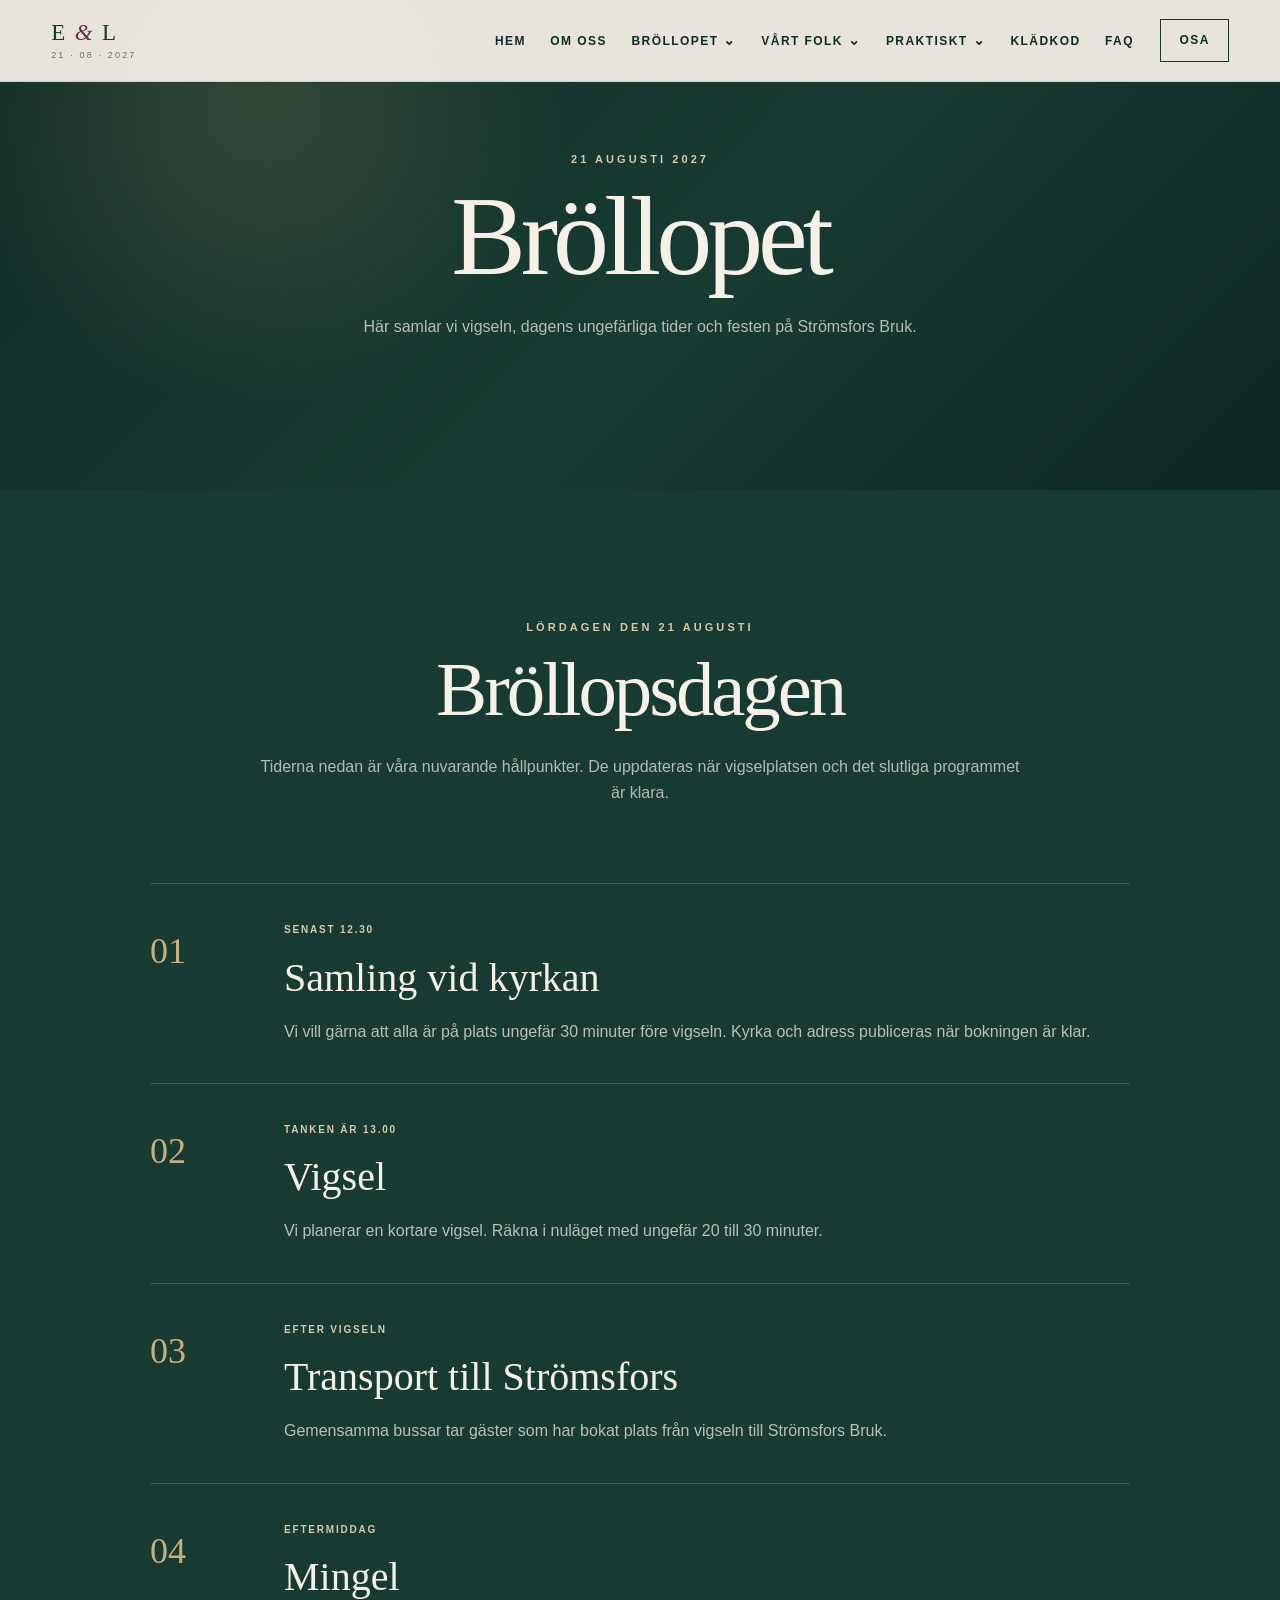
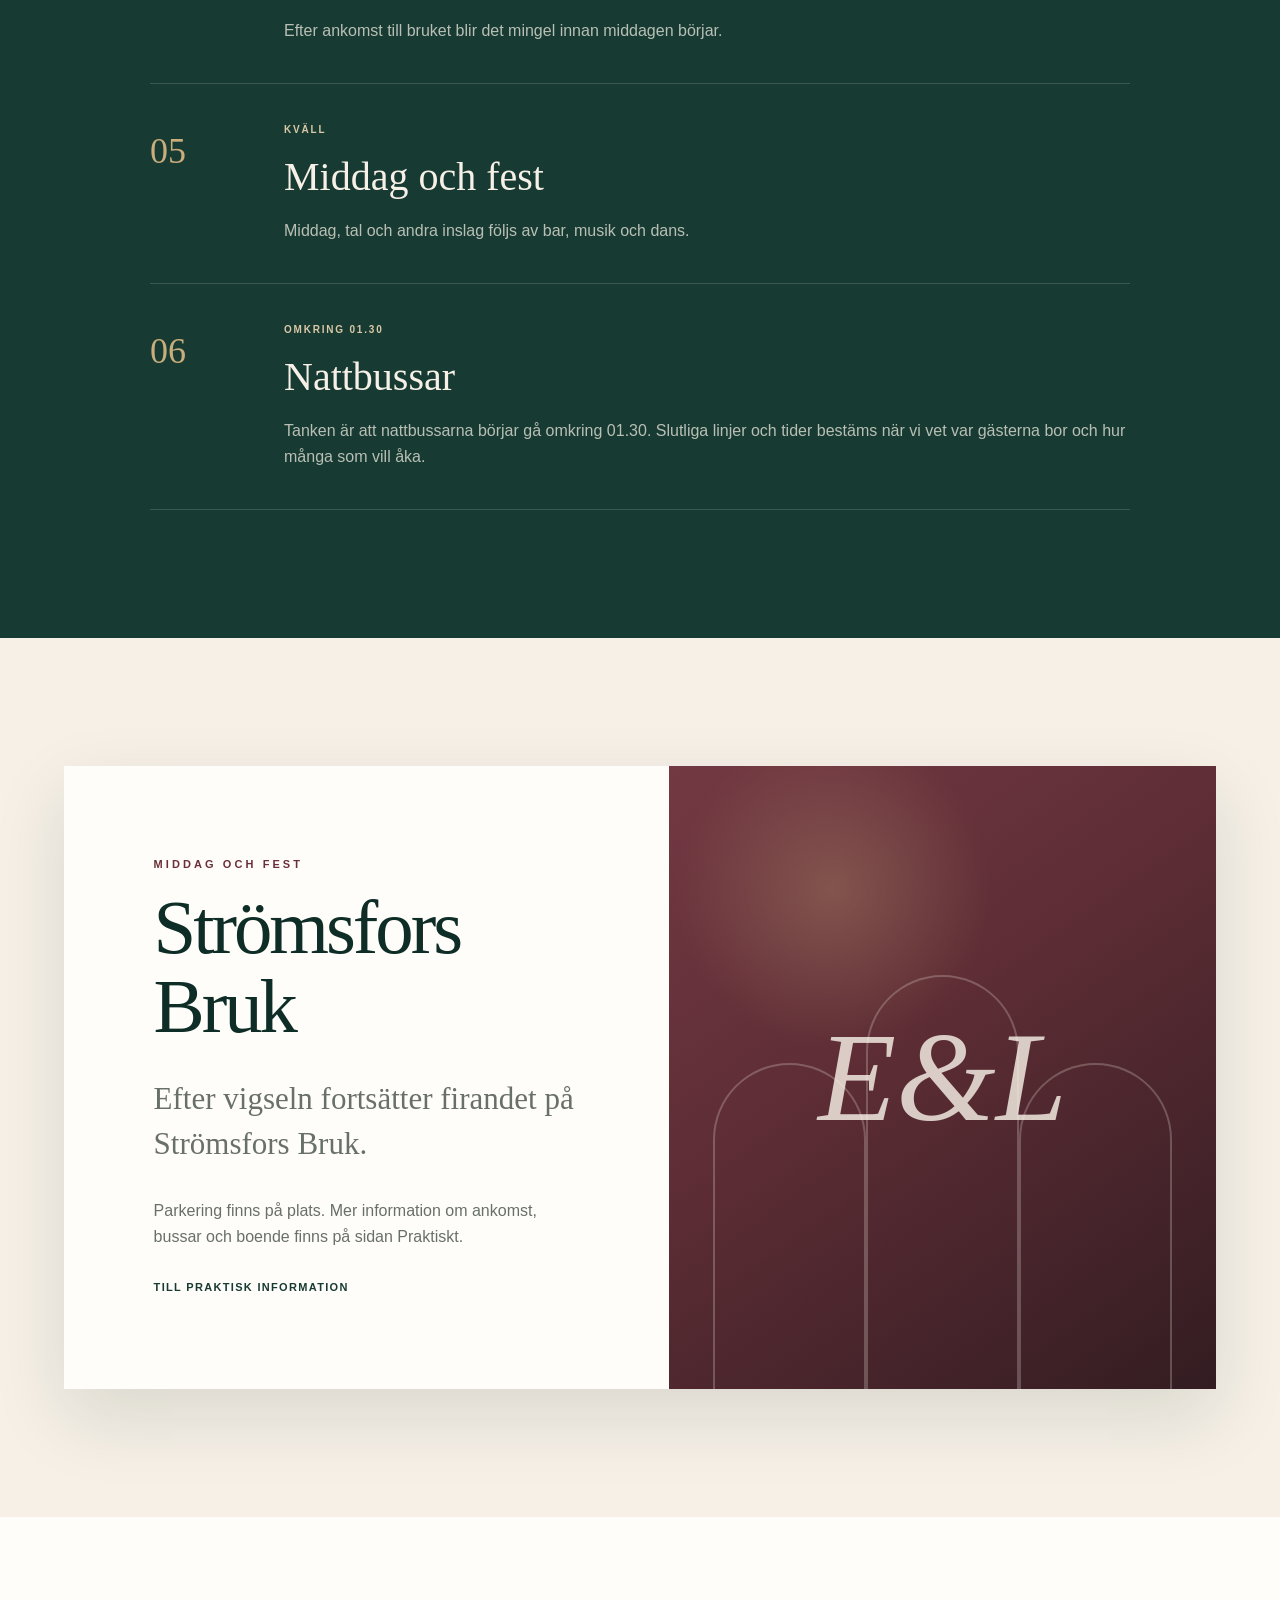
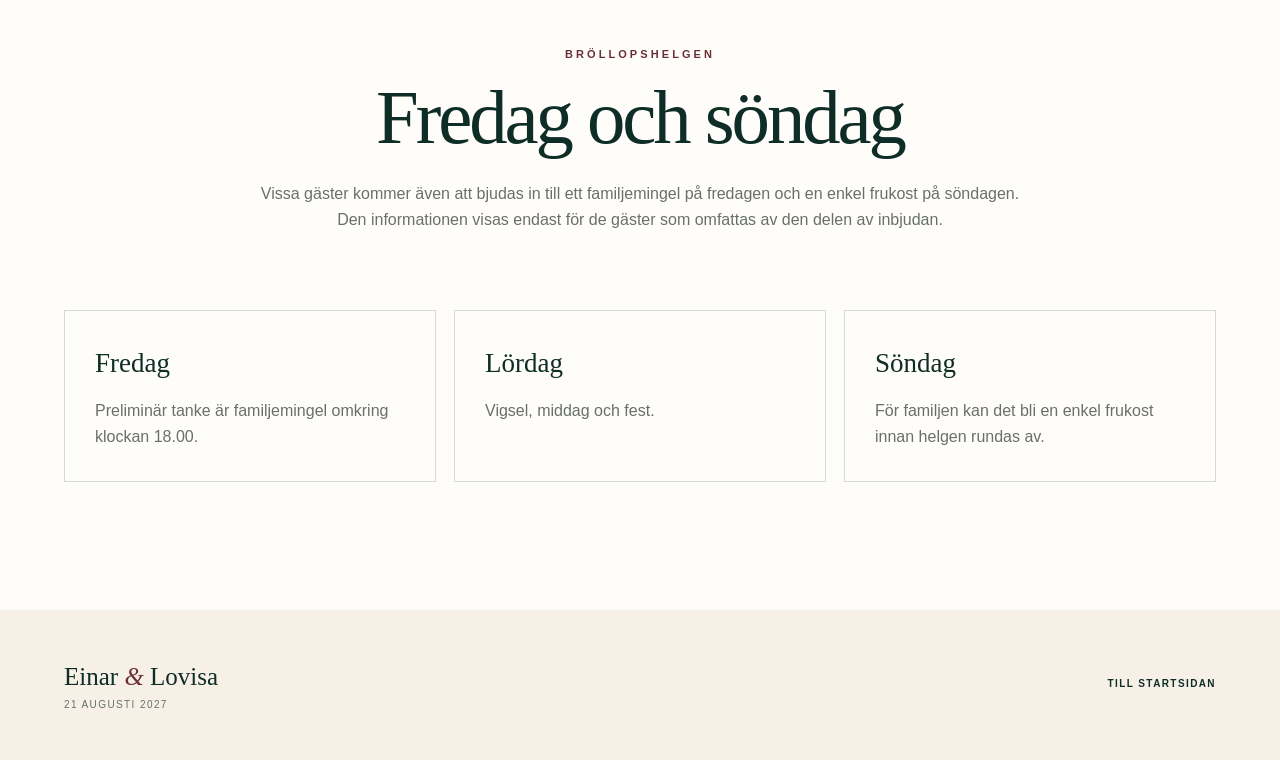
==== brollopet.html @ cebf016e "Add dedicated wedding day page" ====
<!doctype html>
<html lang="sv">
<head>
  <meta charset="utf-8">
  <meta name="viewport" content="width=device-width, initial-scale=1">
  <meta name="description" content="Information om Einar och Lovisas bröllopsdag den 21 augusti 2027.">
  <meta name="theme-color" content="#173b32">
  <title>Bröllopet | Einar & Lovisa</title>
  <link rel="stylesheet" href="styles.css">
  <link rel="stylesheet" href="extras.css">
  <script src="script.js" defer></script>
</head>
<body class="subpage">
  <header class="site-header" id="top">
    <a class="brand" href="index.html" aria-label="Einar och Lovisa, startsida"><span class="brand-mark">E <i>&</i> L</span><span class="brand-date">21 · 08 · 2027</span></a>
    <nav class="main-nav" aria-label="Huvudmeny">
      <a class="nav-link" href="index.html">Hem</a>
      <a class="nav-link" href="om-oss.html">Om oss</a>
      <div class="nav-item has-dropdown">
        <button class="nav-link nav-button active" type="button" aria-expanded="false">Bröllopet <span class="chevron" aria-hidden="true">⌄</span></button>
        <div class="dropdown" role="menu">
          <a href="brollopet.html" role="menuitem">Bröllopsdagen</a>
          <a href="#vigsel" role="menuitem">Vigseln</a>
          <a href="#fest" role="menuitem">Middag och fest</a>
        </div>
      </div>
      <div class="nav-item has-dropdown">
        <button class="nav-link nav-button" type="button" aria-expanded="false">Vårt folk <span class="chevron" aria-hidden="true">⌄</span></button>
        <div class="dropdown" role="menu"><a href="vart-folk.html" role="menuitem">Toastteamet</a><a href="tal-spex.html" role="menuitem">Tal och spex</a></div>
      </div>
      <div class="nav-item has-dropdown">
        <button class="nav-link nav-button" type="button" aria-expanded="false">Praktiskt <span class="chevron" aria-hidden="true">⌄</span></button>
        <div class="dropdown" role="menu"><a href="praktiskt.html#transport" role="menuitem">Transport</a><a href="praktiskt.html#boende" role="menuitem">Boende</a><a href="praktiskt.html#parkering" role="menuitem">Parkering</a><a href="praktiskt.html#resa" role="menuitem">Resa hit</a></div>
      </div>
      <a class="nav-link" href="kladkod.html">Klädkod</a>
      <a class="nav-link" href="faq.html">FAQ</a>
      <a class="nav-link nav-osa" href="osa.html">OSA</a>
    </nav>
  </header>

  <main>
    <section class="page-hero">
      <p class="eyebrow light">21 augusti 2027</p>
      <h1>Bröllopet</h1>
      <p>Här samlar vi vigseln, dagens ungefärliga tider och festen på Strömsfors Bruk.</p>
    </section>

    <section class="section section-green" id="dagen">
      <div class="section-heading reveal">
        <p class="eyebrow light">Lördagen den 21 augusti</p>
        <h2>Bröllopsdagen</h2>
        <p>Tiderna nedan är våra nuvarande hållpunkter. De uppdateras när vigselplatsen och det slutliga programmet är klara.</p>
      </div>
      <div class="timeline">
        <article class="timeline-item reveal" id="vigsel">
          <span class="timeline-number">01</span>
          <div><p class="timeline-time">Senast 12.30</p><h3>Samling vid kyrkan</h3><p>Vi vill gärna att alla är på plats ungefär 30 minuter före vigseln. Kyrka och adress publiceras när bokningen är klar.</p></div>
        </article>
        <article class="timeline-item reveal">
          <span class="timeline-number">02</span>
          <div><p class="timeline-time">Tanken är 13.00</p><h3>Vigsel</h3><p>Vi planerar en kortare vigsel. Räkna i nuläget med ungefär 20 till 30 minuter.</p></div>
        </article>
        <article class="timeline-item reveal">
          <span class="timeline-number">03</span>
          <div><p class="timeline-time">Efter vigseln</p><h3>Transport till Strömsfors</h3><p>Gemensamma bussar tar gäster som har bokat plats från vigseln till Strömsfors Bruk.</p></div>
        </article>
        <article class="timeline-item reveal">
          <span class="timeline-number">04</span>
          <div><p class="timeline-time">Eftermiddag</p><h3>Mingel</h3><p>Efter ankomst till bruket blir det mingel innan middagen börjar.</p></div>
        </article>
        <article class="timeline-item reveal" id="fest">
          <span class="timeline-number">05</span>
          <div><p class="timeline-time">Kväll</p><h3>Middag och fest</h3><p>Middag, tal och andra inslag följs av bar, musik och dans.</p></div>
        </article>
        <article class="timeline-item reveal">
          <span class="timeline-number">06</span>
          <div><p class="timeline-time">Omkring 01.30</p><h3>Nattbussar</h3><p>Tanken är att nattbussarna börjar gå omkring 01.30. Slutliga linjer och tider bestäms när vi vet var gästerna bor och hur många som vill åka.</p></div>
        </article>
      </div>
    </section>

    <section class="section location-section">
      <div class="location-panel reveal">
        <div class="location-copy">
          <p class="eyebrow">Middag och fest</p>
          <h2>Strömsfors Bruk</h2>
          <p class="lead">Efter vigseln fortsätter firandet på Strömsfors Bruk.</p>
          <p>Parkering finns på plats. Mer information om ankomst, bussar och boende finns på sidan Praktiskt.</p>
          <a class="text-link" href="praktiskt.html">Till praktisk information</a>
        </div>
        <div class="location-art" aria-hidden="true"><span class="arch arch-one"></span><span class="arch arch-two"></span><span class="arch arch-three"></span><span class="location-monogram">E&amp;L</span></div>
      </div>
    </section>

    <section class="section">
      <div class="section-heading reveal">
        <p class="eyebrow">Bröllopshelgen</p>
        <h2>Fredag och söndag</h2>
        <p>Vissa gäster kommer även att bjudas in till ett familjemingel på fredagen och en enkel frukost på söndagen. Den informationen visas endast för de gäster som omfattas av den delen av inbjudan.</p>
      </div>
      <div class="mini-grid">
        <article class="mini-card reveal"><h3>Fredag</h3><p>Preliminär tanke är familjemingel omkring klockan 18.00.</p></article>
        <article class="mini-card reveal"><h3>Lördag</h3><p>Vigsel, middag och fest.</p></article>
        <article class="mini-card reveal"><h3>Söndag</h3><p>För familjen kan det bli en enkel frukost innan helgen rundas av.</p></article>
      </div>
    </section>
  </main>

  <footer class="site-footer"><div><strong>Einar <i>&</i> Lovisa</strong><span>21 augusti 2027</span></div><a href="index.html">Till startsidan</a></footer>
</body>
</html>
---- styles.css ----
:root {
  --green-950: #0f2d27;
  --green-900: #173b32;
  --green-800: #21493e;
  --green-700: #315c4f;
  --cream: #f6f0e7;
  --cream-2: #eee5d8;
  --warm: #e8ddcc;
  --paper: #fffdf9;
  --ink: #1b211e;
  --muted: #687069;
  --wine: #6b2f37;
  --gold: #b69a6a;
  --border: rgba(23, 59, 50, .18);
  --shadow: 0 28px 70px rgba(20, 38, 32, .12);
  --serif: Georgia, 'Times New Roman', serif;
  --sans: Arial, Helvetica, sans-serif;
  --max: 1180px;
}

* { box-sizing: border-box; }
html { scroll-behavior: smooth; scroll-padding-top: 96px; }
body {
  margin: 0;
  background: var(--paper);
  color: var(--ink);
  font-family: var(--sans);
  line-height: 1.65;
  -webkit-font-smoothing: antialiased;
}

a { color: inherit; }
img { max-width: 100%; display: block; }
button, input, select, textarea { font: inherit; }

.skip-link {
  position: fixed;
  top: 8px;
  left: 8px;
  z-index: 9999;
  transform: translateY(-150%);
  background: white;
  padding: 10px 14px;
  border-radius: 4px;
}
.skip-link:focus { transform: translateY(0); }

.site-header {
  position: fixed;
  top: 0;
  left: 0;
  right: 0;
  z-index: 1000;
  height: 82px;
  display: flex;
  align-items: center;
  justify-content: space-between;
  gap: 28px;
  padding: 0 clamp(22px, 4vw, 68px);
  background: rgba(246, 240, 231, .94);
  border-bottom: 1px solid rgba(23, 59, 50, .12);
  backdrop-filter: blur(16px);
}

.brand {
  display: inline-flex;
  flex-direction: column;
  text-decoration: none;
  line-height: 1;
  white-space: nowrap;
}
.brand-mark {
  font-family: var(--serif);
  font-size: 23px;
  letter-spacing: .08em;
  color: var(--green-900);
}
.brand-mark i,
.site-footer i { font-weight: 400; color: var(--wine); }
.brand-date {
  margin-top: 7px;
  font-size: 9px;
  letter-spacing: .24em;
  text-transform: uppercase;
  color: var(--muted);
}

.main-nav {
  display: flex;
  align-items: center;
  justify-content: flex-end;
  gap: clamp(10px, 1.6vw, 26px);
  white-space: nowrap;
}
.nav-item { position: relative; }
.nav-link {
  position: relative;
  display: inline-flex;
  align-items: center;
  gap: 5px;
  border: 0;
  background: none;
  color: var(--green-950);
  text-decoration: none;
  font-size: 12px;
  font-weight: 700;
  letter-spacing: .12em;
  text-transform: uppercase;
  cursor: pointer;
  padding: 31px 2px 28px;
}
.nav-link::after {
  content: '';
  position: absolute;
  left: 0;
  right: 0;
  bottom: 21px;
  height: 1px;
  background: var(--wine);
  transform: scaleX(0);
  transform-origin: left;
  transition: transform .22s ease;
}
.nav-link:hover::after,
.nav-link:focus-visible::after { transform: scaleX(1); }
.nav-osa {
  margin-left: 4px;
  padding: 11px 18px;
  border: 1px solid var(--green-900);
}
.nav-osa::after { display: none; }
.nav-osa:hover,
.nav-osa:focus-visible { background: var(--green-900); color: white; }
.chevron { font-size: 14px; transform: translateY(-1px); }

.dropdown {
  position: absolute;
  top: calc(100% - 7px);
  left: 50%;
  min-width: 220px;
  padding: 9px;
  background: var(--paper);
  border: 1px solid var(--border);
  box-shadow: 0 18px 45px rgba(17, 42, 35, .15);
  opacity: 0;
  visibility: hidden;
  transform: translate(-50%, 8px);
  transition: opacity .18s ease, transform .18s ease, visibility .18s;
}
.dropdown::before {
  content: '';
  position: absolute;
  top: -8px;
  left: 0;
  right: 0;
  height: 8px;
}
.dropdown a {
  display: block;
  padding: 11px 13px;
  color: var(--green-950);
  text-decoration: none;
  font-family: var(--serif);
  font-size: 17px;
  border-bottom: 1px solid rgba(23, 59, 50, .08);
}
.dropdown a:last-child { border-bottom: 0; }
.dropdown a:hover,
.dropdown a:focus-visible { background: var(--cream); color: var(--wine); }
.has-dropdown:hover .dropdown,
.has-dropdown:focus-within .dropdown,
.has-dropdown.open .dropdown {
  opacity: 1;
  visibility: visible;
  transform: translate(-50%, 0);
}

.hero {
  position: relative;
  min-height: 100svh;
  display: grid;
  place-items: center;
  padding: 130px 24px 90px;
  overflow: hidden;
  color: var(--cream);
  background:
    radial-gradient(circle at 18% 20%, rgba(182,154,106,.18), transparent 28%),
    radial-gradient(circle at 82% 72%, rgba(107,47,55,.26), transparent 30%),
    linear-gradient(135deg, #102d27 0%, #173b32 48%, #0c2722 100%);
}
.hero-pattern {
  position: absolute;
  inset: 0;
  opacity: .18;
  background-image:
    linear-gradient(90deg, transparent 49.6%, rgba(255,255,255,.18) 49.8%, rgba(255,255,255,.18) 50.2%, transparent 50.4%),
    linear-gradient(transparent 49.6%, rgba(255,255,255,.08) 49.8%, rgba(255,255,255,.08) 50.2%, transparent 50.4%);
  background-size: 180px 180px;
  mask-image: radial-gradient(circle at center, black 12%, transparent 72%);
}
.hero::before,
.hero::after {
  content: '';
  position: absolute;
  width: min(42vw, 560px);
  aspect-ratio: 1;
  border: 1px solid rgba(246, 240, 231, .12);
  border-radius: 50%;
}
.hero::before { left: -18vw; top: -12vw; }
.hero::after { right: -17vw; bottom: -20vw; }
.hero-content {
  position: relative;
  z-index: 2;
  width: min(940px, 100%);
  text-align: center;
}
.eyebrow {
  margin: 0 0 14px;
  color: var(--wine);
  font-size: 11px;
  font-weight: 700;
  letter-spacing: .28em;
  text-transform: uppercase;
}
.eyebrow.light { color: #d9c7a7; }
.hero h1 {
  margin: 0;
  font-family: var(--serif);
  font-size: clamp(58px, 10.2vw, 138px);
  font-weight: 400;
  line-height: .93;
  letter-spacing: -.055em;
}
.hero h1 span {
  display: inline-block;
  color: #d6b985;
  font-style: italic;
  font-size: .62em;
  transform: translateY(-.08em);
}
.hero-rule {
  width: 72px;
  height: 1px;
  margin: 34px auto 24px;
  background: #c9ad7c;
}
.hero-date {
  margin: 0;
  font-family: var(--serif);
  font-size: clamp(24px, 3vw, 35px);
  letter-spacing: .03em;
}
.hero-place {
  margin: 8px 0 0;
  color: rgba(246,240,231,.76);
  font-size: 12px;
  letter-spacing: .18em;
  text-transform: uppercase;
}
.hero-actions {
  display: flex;
  justify-content: center;
  flex-wrap: wrap;
  gap: 12px;
  margin-top: 34px;
}
.button {
  display: inline-flex;
  align-items: center;
  justify-content: center;
  min-width: 150px;
  min-height: 48px;
  padding: 12px 22px;
  text-decoration: none;
  font-size: 11px;
  font-weight: 700;
  letter-spacing: .18em;
  text-transform: uppercase;
  transition: transform .2s ease, background .2s ease, color .2s ease, border-color .2s ease;
}
.button:hover { transform: translateY(-2px); }
.button-light { background: var(--cream); color: var(--green-950); border: 1px solid var(--cream); }
.button-light:hover { background: white; }
.button-ghost { border: 1px solid rgba(246,240,231,.55); color: var(--cream); }
.button-ghost:hover { border-color: var(--cream); background: rgba(255,255,255,.07); }
.scroll-cue {
  position: absolute;
  bottom: 28px;
  left: 50%;
  z-index: 2;
  transform: translateX(-50%);
  display: flex;
  flex-direction: column;
  align-items: center;
  gap: 8px;
  color: rgba(246,240,231,.62);
  text-decoration: none;
  font-size: 9px;
  letter-spacing: .22em;
  text-transform: uppercase;
}
.scroll-line { width: 1px; height: 30px; background: rgba(246,240,231,.42); }

.countdown-section {
  background: var(--cream);
  border-bottom: 1px solid var(--border);
}
.countdown {
  width: min(760px, 100%);
  margin: 0 auto;
  padding: 25px 22px;
  display: grid;
  grid-template-columns: repeat(4, 1fr);
}
.countdown div {
  text-align: center;
  border-right: 1px solid rgba(23,59,50,.15);
}
.countdown div:last-child { border-right: 0; }
.countdown strong {
  display: block;
  color: var(--green-900);
  font-family: var(--serif);
  font-size: clamp(26px, 4vw, 39px);
  font-weight: 400;
  line-height: 1;
}
.countdown span {
  display: block;
  margin-top: 8px;
  color: var(--muted);
  font-size: 9px;
  letter-spacing: .18em;
  text-transform: uppercase;
}

.section {
  padding: clamp(80px, 10vw, 145px) clamp(22px, 5vw, 72px);
}
.narrow { width: min(780px, 100%); margin: 0 auto; text-align: center; }
.intro { background: var(--paper); }
.intro h2,
.section-heading h2,
.location-copy h2,
.dress-layout h2,
.rsvp-banner h2 {
  margin: 0 0 24px;
  font-family: var(--serif);
  color: var(--green-950);
  font-size: clamp(42px, 6vw, 78px);
  font-weight: 400;
  line-height: 1.03;
  letter-spacing: -.04em;
}
.lead {
  font-family: var(--serif);
  font-size: clamp(21px, 2.6vw, 31px);
  line-height: 1.45;
}
.intro .lead { color: var(--green-900); }
.intro p:last-child { color: var(--muted); }
.section-heading {
  width: min(760px, 100%);
  margin: 0 auto clamp(48px, 6vw, 82px);
  text-align: center;
}
.section-heading > p:last-child { color: var(--muted); }

.section-green { background: var(--green-900); color: var(--cream); }
.section-green .section-heading h2 { color: var(--cream); }
.section-green .section-heading > p:last-child { color: rgba(246,240,231,.7); }
.timeline {
  width: min(980px, 100%);
  margin: 0 auto;
}
.timeline-item {
  display: grid;
  grid-template-columns: 100px 1fr;
  gap: 34px;
  padding: 38px 0;
  border-top: 1px solid rgba(246,240,231,.16);
}
.timeline-item:last-child { border-bottom: 1px solid rgba(246,240,231,.16); }
.timeline-number {
  font-family: var(--serif);
  font-size: 36px;
  color: #c9ad7c;
}
.timeline-time {
  margin: 0 0 6px;
  color: #d9c7a7;
  font-size: 10px;
  font-weight: 700;
  letter-spacing: .18em;
  text-transform: uppercase;
}
.timeline h3 {
  margin: 0 0 8px;
  font-family: var(--serif);
  font-size: clamp(27px, 3.6vw, 40px);
  font-weight: 400;
}
.timeline p:last-child { margin: 0; color: rgba(246,240,231,.73); }

.location-section { background: var(--cream); }
.location-panel {
  width: min(var(--max), 100%);
  margin: 0 auto;
  display: grid;
  grid-template-columns: 1.05fr .95fr;
  min-height: 560px;
  background: var(--paper);
  box-shadow: var(--shadow);
}
.location-copy { padding: clamp(45px, 7vw, 94px); align-self: center; }
.location-copy p:not(.eyebrow) { color: var(--muted); }
.location-copy .lead { color: var(--green-900); }
.text-link {
  display: inline-flex;
  gap: 8px;
  margin-top: 12px;
  color: var(--green-900);
  text-decoration: none;
  font-size: 11px;
  font-weight: 700;
  letter-spacing: .12em;
  text-transform: uppercase;
}
.text-link:hover { color: var(--wine); }
.location-art {
  position: relative;
  min-height: 420px;
  overflow: hidden;
  background:
    radial-gradient(circle at 30% 20%, rgba(214,185,133,.25), transparent 25%),
    linear-gradient(145deg, #733943 0%, #5e2d35 42%, #331d22 100%);
}
.arch {
  position: absolute;
  bottom: -35px;
  width: 28%;
  height: 58%;
  border: 2px solid rgba(246,240,231,.24);
  border-bottom: 0;
  border-radius: 130px 130px 0 0;
}
.arch-one { left: 8%; }
.arch-two { left: 36%; height: 72%; }
.arch-three { left: 64%; }
.location-monogram {
  position: absolute;
  inset: 0;
  display: grid;
  place-items: center;
  font-family: var(--serif);
  font-size: clamp(66px, 10vw, 128px);
  font-style: italic;
  color: rgba(246,240,231,.82);
}

.card-grid {
  width: min(var(--max), 100%);
  margin: 0 auto;
  display: grid;
  gap: 18px;
}
.card-grid.three { grid-template-columns: repeat(3, 1fr); }
.info-card {
  min-height: 300px;
  padding: 34px;
  border: 1px solid var(--border);
  background: var(--paper);
}
.card-number,
.stay-card > span {
  display: block;
  margin-bottom: 50px;
  color: var(--wine);
  font-family: var(--serif);
  font-size: 28px;
}
.info-card h3,
.stay-card h3,
.practical-card h3 {
  margin: 0 0 12px;
  color: var(--green-950);
  font-family: var(--serif);
  font-size: 28px;
  font-weight: 400;
}
.info-card p { margin: 0; color: var(--muted); }

.section-warm { background: var(--warm); }
.stay-grid {
  width: min(var(--max), 100%);
  margin: 0 auto;
  display: grid;
  grid-template-columns: repeat(3, 1fr);
  gap: 18px;
}
.stay-card {
  display: flex;
  flex-direction: column;
  min-height: 340px;
  padding: 34px;
  background: rgba(255,253,249,.7);
  border: 1px solid rgba(23,59,50,.12);
}
.stay-card p { color: var(--muted); }
.stay-card small {
  margin-top: auto;
  padding-top: 24px;
  color: var(--green-700);
  font-size: 10px;
  font-weight: 700;
  letter-spacing: .15em;
  text-transform: uppercase;
}

.dress-section { background: var(--paper); }
.dress-layout {
  width: min(1040px, 100%);
  margin: 0 auto;
  display: grid;
  grid-template-columns: .8fr 1.2fr;
  gap: clamp(50px, 9vw, 120px);
  align-items: start;
}
.dress-copy { padding-top: 10px; }
.status-pill {
  display: inline-block;
  margin: 0 0 20px;
  padding: 7px 11px;
  border: 1px solid rgba(107,47,55,.24);
  color: var(--wine);
  font-size: 9px;
  font-weight: 700;
  letter-spacing: .16em;
  text-transform: uppercase;
}
.dress-copy p:last-child { color: var(--muted); }

.section-dark { background: #15241f; color: var(--cream); }
.section-dark .section-heading h2 { color: var(--cream); }
.practical-grid {
  width: min(var(--max), 100%);
  margin: 0 auto;
  display: grid;
  grid-template-columns: repeat(3, 1fr);
  border-top: 1px solid rgba(246,240,231,.15);
  border-left: 1px solid rgba(246,240,231,.15);
}
.practical-card {
  min-height: 230px;
  padding: 34px;
  border-right: 1px solid rgba(246,240,231,.15);
  border-bottom: 1px solid rgba(246,240,231,.15);
}
.practical-card h3 { color: var(--cream); }
.practical-card p { margin: 0; color: rgba(246,240,231,.65); }

.faq-list { width: min(860px, 100%); margin: 0 auto; border-top: 1px solid var(--border); }
.faq-list details { border-bottom: 1px solid var(--border); }
.faq-list summary {
  position: relative;
  cursor: pointer;
  list-style: none;
  padding: 24px 48px 24px 0;
  color: var(--green-950);
  font-family: var(--serif);
  font-size: clamp(20px, 2.6vw, 27px);
}
.faq-list summary::-webkit-details-marker { display: none; }
.faq-list summary::after {
  content: '+';
  position: absolute;
  right: 4px;
  top: 50%;
  transform: translateY(-50%);
  color: var(--wine);
  font-family: var(--sans);
  font-size: 22px;
  font-weight: 300;
}
.faq-list details[open] summary::after { content: '–'; }
.faq-list details p {
  margin: -6px 0 24px;
  padding-right: 48px;
  color: var(--muted);
}

.rsvp-banner {
  padding: clamp(90px, 12vw, 160px) 24px;
  text-align: center;
  color: var(--cream);
  background:
    radial-gradient(circle at 20% 30%, rgba(182,154,106,.16), transparent 24%),
    linear-gradient(135deg, var(--wine), #44242a);
}
.rsvp-banner > div { width: min(700px, 100%); margin: 0 auto; }
.rsvp-banner h2 { color: var(--cream); }
.rsvp-banner p:not(.eyebrow) { color: rgba(246,240,231,.75); }
.rsvp-banner .button { margin-top: 20px; }

.site-footer {
  min-height: 150px;
  padding: 35px clamp(22px, 5vw, 72px);
  display: flex;
  align-items: center;
  justify-content: space-between;
  gap: 30px;
  background: var(--cream);
  color: var(--green-950);
}
.site-footer > div { display: flex; flex-direction: column; }
.site-footer strong { font-family: var(--serif); font-size: 25px; font-weight: 400; }
.site-footer span { color: var(--muted); font-size: 10px; letter-spacing: .14em; text-transform: uppercase; }
.site-footer > a { font-size: 10px; font-weight: 700; letter-spacing: .14em; text-transform: uppercase; text-decoration: none; }

/* OSA */
.osa-body { min-height: 100vh; background: var(--cream); }
.osa-header {
  min-height: 72px;
  padding: 18px clamp(22px, 5vw, 68px);
  display: flex;
  align-items: center;
  justify-content: space-between;
  border-bottom: 1px solid var(--border);
  background: rgba(246,240,231,.96);
}
.osa-header a { text-decoration: none; }
.osa-header .back-link { font-size: 10px; font-weight: 700; letter-spacing: .14em; text-transform: uppercase; }
.osa-main {
  min-height: calc(100vh - 72px);
  display: grid;
  place-items: center;
  padding: 70px 22px;
}
.osa-panel {
  width: min(720px, 100%);
  padding: clamp(42px, 7vw, 78px);
  background: var(--paper);
  box-shadow: var(--shadow);
  text-align: center;
}
.osa-panel .monogram {
  margin-bottom: 24px;
  color: var(--wine);
  font-family: var(--serif);
  font-size: 38px;
  font-style: italic;
}
.osa-panel h1 {
  margin: 0 0 18px;
  font-family: var(--serif);
  color: var(--green-950);
  font-size: clamp(44px, 7vw, 74px);
  font-weight: 400;
}
.osa-panel .lead { color: var(--green-900); }
.osa-panel p { color: var(--muted); }
.osa-status {
  display: inline-block;
  margin: 14px 0 24px;
  padding: 8px 12px;
  color: var(--wine);
  border: 1px solid rgba(107,47,55,.25);
  font-size: 9px;
  font-weight: 700;
  letter-spacing: .16em;
  text-transform: uppercase;
}
.osa-form { margin-top: 30px; text-align: left; }
.form-field { margin-bottom: 18px; }
.form-field label {
  display: block;
  margin-bottom: 7px;
  color: var(--green-950);
  font-size: 10px;
  font-weight: 700;
  letter-spacing: .12em;
  text-transform: uppercase;
}
.form-field input {
  width: 100%;
  min-height: 50px;
  padding: 12px 14px;
  border: 1px solid rgba(23,59,50,.25);
  border-radius: 0;
  background: white;
  color: var(--ink);
  outline: none;
}
.form-field input:focus { border-color: var(--green-900); box-shadow: 0 0 0 3px rgba(23,59,50,.08); }
.form-field input:disabled { background: #f3efe8; color: #999; cursor: not-allowed; }
.form-button {
  width: 100%;
  min-height: 50px;
  border: 1px solid var(--green-900);
  background: var(--green-900);
  color: white;
  font-size: 10px;
  font-weight: 700;
  letter-spacing: .16em;
  text-transform: uppercase;
  cursor: pointer;
}
.form-button:disabled { opacity: .45; cursor: not-allowed; }
.privacy-note { margin-top: 26px; padding-top: 22px; border-top: 1px solid var(--border); font-size: 12px; }

.reveal {
  opacity: 0;
  transform: translateY(18px);
  transition: opacity .65s ease, transform .65s ease;
}
.reveal.visible { opacity: 1; transform: none; }

@media (prefers-reduced-motion: reduce) {
  html { scroll-behavior: auto; }
  *, *::before, *::after { transition-duration: .01ms !important; animation-duration: .01ms !important; animation-iteration-count: 1 !important; }
  .reveal { opacity: 1; transform: none; }
}

@media (max-width: 980px) {
  .site-header {
    height: auto;
    min-height: 78px;
    padding: 13px 18px;
    align-items: flex-start;
  }
  .brand { margin-top: 8px; }
  .main-nav {
    max-width: calc(100vw - 150px);
    overflow-x: auto;
    overflow-y: visible;
    justify-content: flex-start;
    gap: 16px;
    scrollbar-width: none;
    padding-bottom: 2px;
  }
  .main-nav::-webkit-scrollbar { display: none; }
  .nav-link { padding: 17px 0 15px; font-size: 10px; }
  .nav-link::after { bottom: 9px; }
  .nav-osa { padding: 9px 13px; margin-top: 6px; }
  .dropdown {
    position: fixed;
    top: 73px;
    left: 50%;
    width: min(330px, calc(100vw - 30px));
    transform: translate(-50%, 8px);
  }
  .has-dropdown:hover .dropdown,
  .has-dropdown:focus-within .dropdown,
  .has-dropdown.open .dropdown { transform: translate(-50%, 0); }
  .hero { padding-top: 130px; }
  .card-grid.three,
  .stay-grid { grid-template-columns: 1fr; }
  .info-card, .stay-card { min-height: auto; }
  .card-number, .stay-card > span { margin-bottom: 28px; }
  .location-panel { grid-template-columns: 1fr; }
  .location-art { min-height: 360px; }
  .dress-layout { grid-template-columns: 1fr; gap: 25px; }
  .practical-grid { grid-template-columns: repeat(2, 1fr); }
}

@media (max-width: 620px) {
  html { scroll-padding-top: 118px; }
  .site-header {
    position: sticky;
    flex-direction: column;
    gap: 6px;
    padding: 10px 14px 0;
  }
  .brand {
    width: 100%;
    align-items: center;
    margin: 0;
  }
  .brand-mark { font-size: 20px; }
  .brand-date { margin-top: 5px; }
  .main-nav {
    width: 100%;
    max-width: none;
    padding: 0 2px 7px;
    gap: 18px;
  }
  .nav-link { padding: 11px 0 10px; font-size: 9px; }
  .nav-link::after { bottom: 4px; }
  .nav-osa { padding: 8px 12px; margin-top: 1px; }
  .dropdown { top: 103px; }
  .hero { min-height: 84svh; padding: 95px 18px 82px; }
  .hero h1 { font-size: clamp(52px, 18vw, 82px); }
  .hero h1 span { display: block; margin: 5px 0 3px; }
  .hero-place { line-height: 1.5; }
  .scroll-cue { display: none; }
  .countdown { padding: 18px 8px; }
  .countdown strong { font-size: 25px; }
  .countdown span { font-size: 7px; letter-spacing: .1em; }
  .section { padding: 74px 20px; }
  .timeline-item { grid-template-columns: 52px 1fr; gap: 16px; padding: 28px 0; }
  .timeline-number { font-size: 26px; }
  .location-section { padding-left: 14px; padding-right: 14px; }
  .location-copy { padding: 38px 27px; }
  .location-art { min-height: 300px; }
  .practical-grid { grid-template-columns: 1fr; }
  .practical-card { min-height: 0; }
  .site-footer { flex-direction: column; align-items: flex-start; min-height: 130px; }
  .osa-panel { padding: 38px 24px; }
}
---- extras.css ----
.latest-section { background: #fffdf9; }
.latest-grid,
.people-grid,
.mini-grid {
  width: min(var(--max), 100%);
  margin: 0 auto;
  display: grid;
  grid-template-columns: repeat(3, minmax(0, 1fr));
  gap: 18px;
}
.latest-card,
.person-card,
.mini-card,
.info-panel {
  border: 1px solid var(--border);
  background: var(--paper);
}
.latest-card,
.person-card,
.mini-card { padding: 30px; }
.latest-card time,
.person-role,
.story-year {
  display: block;
  margin-bottom: 12px;
  color: var(--wine);
  font-size: 10px;
  font-weight: 700;
  letter-spacing: .15em;
  text-transform: uppercase;
}
.latest-card h3,
.person-card h3,
.mini-card h3 {
  margin: 0 0 12px;
  color: var(--green-950);
  font-family: var(--serif);
  font-size: 27px;
  font-weight: 400;
}
.latest-card p,
.person-card p:not(.person-role),
.mini-card p { margin: 0; color: var(--muted); }
.person-photo-placeholder {
  min-height: 270px;
  margin: -30px -30px 26px;
  display: grid;
  place-items: center;
  background:
    radial-gradient(circle at 30% 25%, rgba(182,154,106,.22), transparent 25%),
    linear-gradient(145deg, #315c4f, #173b32);
  color: rgba(246,240,231,.72);
  font-family: var(--serif);
  font-size: 22px;
  font-style: italic;
}
.muted-person .person-photo-placeholder {
  background: linear-gradient(145deg, #7f6f67, #4c3d38);
  font-size: 64px;
}
.center-actions { text-align: center; margin-top: 34px; }
.button-solid {
  background: var(--green-900);
  border: 1px solid var(--green-900);
  color: #fff;
}
.button-solid:hover { background: var(--green-800); }
.travel-section { background: #fbf7f0; }
.parking-section { background: var(--cream); }
.info-panel { padding: 36px; }
.info-panel p:last-child { color: var(--muted); }

/* Generic inner pages */
.inner-body { background: var(--paper); }
.inner-header {
  position: sticky;
  top: 0;
  z-index: 1000;
  min-height: 76px;
  padding: 15px clamp(20px, 5vw, 64px);
  display: flex;
  align-items: center;
  justify-content: space-between;
  gap: 20px;
  border-bottom: 1px solid var(--border);
  background: rgba(246,240,231,.96);
  backdrop-filter: blur(14px);
}
.inner-header a { text-decoration: none; }
.inner-back {
  font-size: 10px;
  font-weight: 700;
  letter-spacing: .14em;
  text-transform: uppercase;
}
.page-hero {
  padding: clamp(90px, 12vw, 150px) 24px;
  text-align: center;
  color: var(--cream);
  background:
    radial-gradient(circle at 20% 20%, rgba(182,154,106,.2), transparent 28%),
    linear-gradient(135deg, #102d27, #173b32 56%, #0c2722);
}
.page-hero h1 {
  width: min(930px, 100%);
  margin: 0 auto 22px;
  font-family: var(--serif);
  font-size: clamp(54px, 9vw, 112px);
  font-weight: 400;
  line-height: .98;
  letter-spacing: -.045em;
}
.page-hero p:not(.eyebrow) {
  width: min(720px, 100%);
  margin: 0 auto;
  color: rgba(246,240,231,.72);
}
.story-wrap {
  width: min(900px, 100%);
  margin: 0 auto;
}
.story-wrap > p {
  font-family: var(--serif);
  font-size: clamp(20px, 2.4vw, 28px);
  line-height: 1.6;
}
.story-wrap > p:first-of-type { color: var(--green-900); }
.story-quote {
  margin: 50px 0;
  padding: 34px 38px;
  border-left: 3px solid var(--wine);
  background: var(--cream);
}
.story-quote strong {
  display: block;
  margin-bottom: 10px;
  color: var(--wine);
  font-size: 10px;
  letter-spacing: .16em;
  text-transform: uppercase;
}
.story-quote p { margin: 0; color: var(--green-950); font-family: var(--serif); font-size: 22px; }
.story-timeline {
  width: min(930px, 100%);
  margin: 0 auto;
  border-left: 1px solid var(--border);
}
.story-event {
  position: relative;
  padding: 0 0 44px 46px;
}
.story-event::before {
  content: '';
  position: absolute;
  left: -5px;
  top: 7px;
  width: 9px;
  height: 9px;
  border-radius: 50%;
  background: var(--wine);
}
.story-event h3 {
  margin: 0 0 8px;
  color: var(--green-950);
  font-family: var(--serif);
  font-size: 31px;
  font-weight: 400;
}
.story-event p { margin: 0; color: var(--muted); }
.memory-grid {
  width: min(var(--max), 100%);
  margin: 0 auto;
  display: grid;
  grid-template-columns: repeat(2, minmax(0, 1fr));
  gap: 20px;
}
.memory-card {
  min-height: 350px;
  padding: 36px;
  display: flex;
  flex-direction: column;
  justify-content: flex-end;
  color: var(--cream);
  background: linear-gradient(145deg, #6b2f37, #311a20);
}
.memory-card:nth-child(2) { background: linear-gradient(145deg, #315c4f, #173b32); }
.memory-card h3 { margin: 0 0 12px; font-family: var(--serif); font-size: 34px; font-weight: 400; }
.memory-card p { margin: 0; color: rgba(246,240,231,.76); }
.photo-note {
  width: min(900px, 100%);
  margin: 0 auto;
  padding: 26px 30px;
  background: var(--cream);
  border: 1px dashed rgba(23,59,50,.28);
  color: var(--muted);
  text-align: center;
}

/* Speech & toast form */
.form-page { background: var(--cream); }
.form-shell {
  width: min(820px, 100%);
  margin: 0 auto;
  padding: clamp(42px, 7vw, 78px);
  background: var(--paper);
  box-shadow: var(--shadow);
}
.form-shell h1,
.form-shell h2 {
  margin: 0 0 18px;
  color: var(--green-950);
  font-family: var(--serif);
  font-weight: 400;
}
.form-shell h1 { font-size: clamp(44px, 7vw, 76px); }
.form-shell h2 { margin-top: 34px; font-size: 30px; }
.form-shell .lead { color: var(--green-900); }
.form-row { display: grid; grid-template-columns: repeat(2, minmax(0, 1fr)); gap: 16px; }
.form-group { margin-bottom: 18px; }
.form-group label,
.form-group legend {
  display: block;
  margin-bottom: 8px;
  color: var(--green-950);
  font-size: 10px;
  font-weight: 700;
  letter-spacing: .12em;
  text-transform: uppercase;
}
.form-group fieldset { border: 0; padding: 0; margin: 0; }
.form-group input,
.form-group select,
.form-group textarea {
  width: 100%;
  padding: 12px 14px;
  border: 1px solid rgba(23,59,50,.24);
  background: white;
}
.form-group textarea { min-height: 110px; resize: vertical; }
.check-grid { display: grid; grid-template-columns: repeat(2, minmax(0,1fr)); gap: 10px; }
.check-option { display: flex; align-items: center; gap: 9px; color: var(--muted); }
.check-option input { width: auto; }
.form-notice {
  margin: 24px 0;
  padding: 16px 18px;
  background: #fff7e8;
  border: 1px solid rgba(182,154,106,.45);
  color: #4b4030;
}
.form-disabled { opacity: .58; pointer-events: none; }

@media (max-width: 980px) {
  .latest-grid, .people-grid, .mini-grid { grid-template-columns: 1fr; }
  .person-photo-placeholder { min-height: 220px; }
}

@media (max-width: 620px) {
  .inner-header { flex-direction: column; justify-content: center; gap: 8px; }
  .page-hero { padding: 75px 20px; }
  .memory-grid, .form-row, .check-grid { grid-template-columns: 1fr; }
  .story-event { padding-left: 30px; }
  .form-shell { padding: 34px 22px; }
}
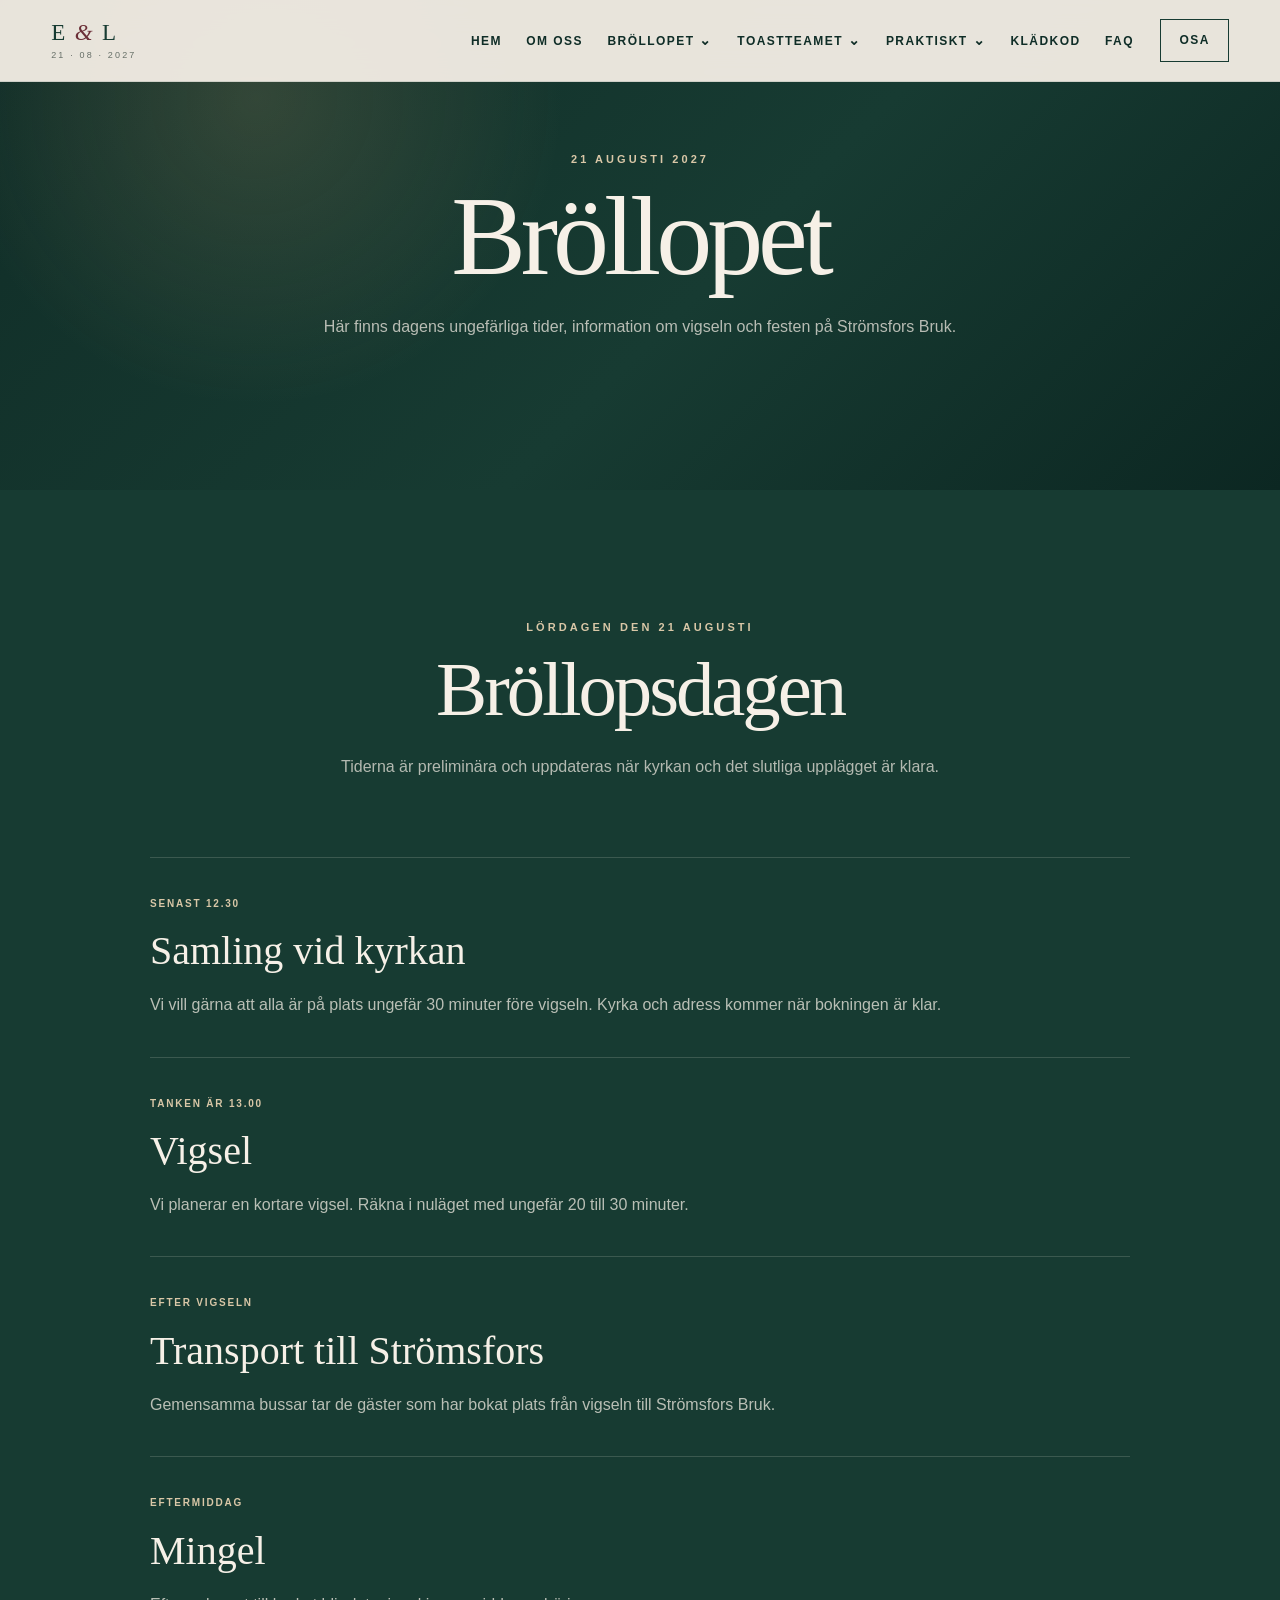
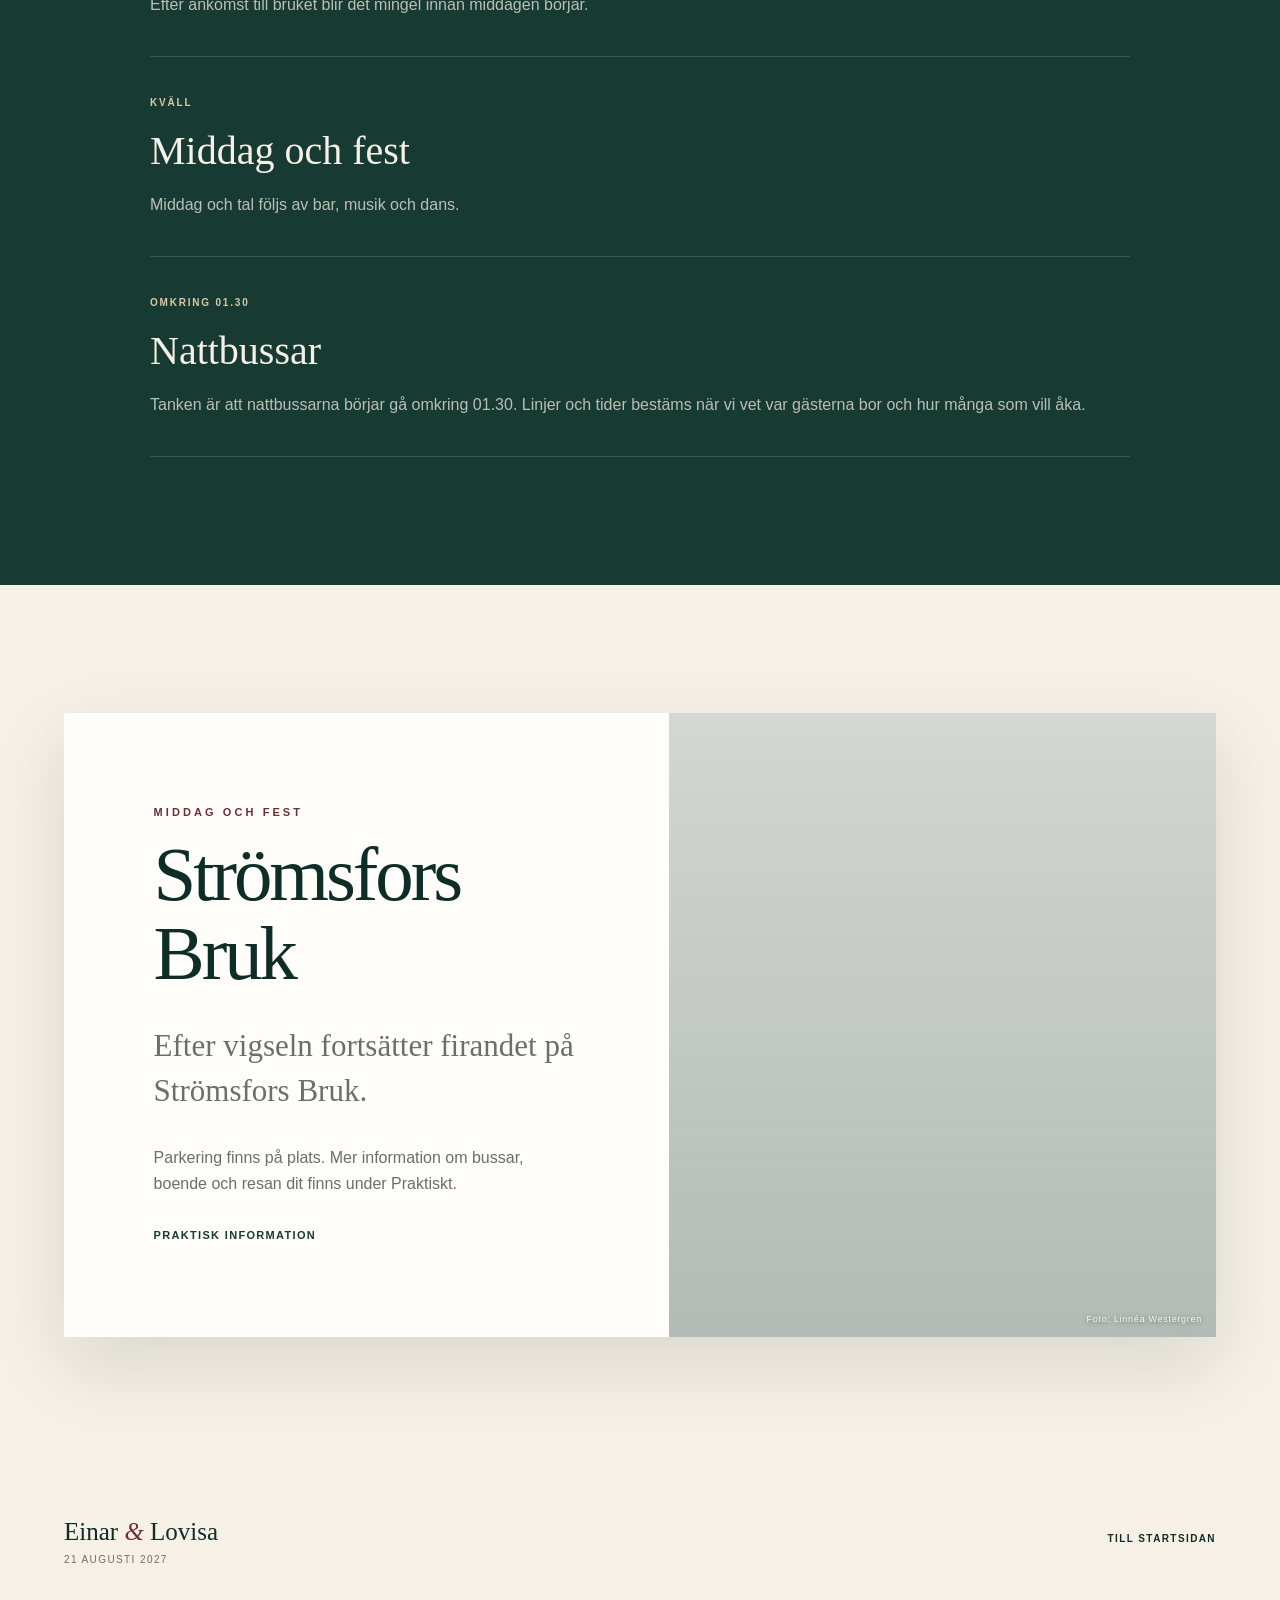
==== commit 627c7169: "Clean up wedding day page" ====
--- a/brollopet.html
+++ b/brollopet.html
@@ -8,6 +8,7 @@
   <title>Bröllopet | Einar & Lovisa</title>
   <link rel="stylesheet" href="styles.css">
   <link rel="stylesheet" href="extras.css">
+  <link rel="stylesheet" href="polish.css">
   <script src="script.js" defer></script>
 </head>
 <body class="subpage">
@@ -18,14 +19,10 @@
       <a class="nav-link" href="om-oss.html">Om oss</a>
       <div class="nav-item has-dropdown">
         <button class="nav-link nav-button active" type="button" aria-expanded="false">Bröllopet <span class="chevron" aria-hidden="true">⌄</span></button>
-        <div class="dropdown" role="menu">
-          <a href="brollopet.html" role="menuitem">Bröllopsdagen</a>
-          <a href="#vigsel" role="menuitem">Vigseln</a>
-          <a href="#fest" role="menuitem">Middag och fest</a>
-        </div>
+        <div class="dropdown" role="menu"><a href="brollopet.html" role="menuitem">Bröllopsdagen</a><a href="#vigsel" role="menuitem">Vigseln</a><a href="#fest" role="menuitem">Middag och fest</a></div>
       </div>
       <div class="nav-item has-dropdown">
-        <button class="nav-link nav-button" type="button" aria-expanded="false">Vårt folk <span class="chevron" aria-hidden="true">⌄</span></button>
+        <button class="nav-link nav-button" type="button" aria-expanded="false">Toastteamet <span class="chevron" aria-hidden="true">⌄</span></button>
         <div class="dropdown" role="menu"><a href="vart-folk.html" role="menuitem">Toastteamet</a><a href="tal-spex.html" role="menuitem">Tal och spex</a></div>
       </div>
       <div class="nav-item has-dropdown">
@@ -42,40 +39,22 @@
     <section class="page-hero">
       <p class="eyebrow light">21 augusti 2027</p>
       <h1>Bröllopet</h1>
-      <p>Här samlar vi vigseln, dagens ungefärliga tider och festen på Strömsfors Bruk.</p>
+      <p>Här finns dagens ungefärliga tider, information om vigseln och festen på Strömsfors Bruk.</p>
     </section>
 
     <section class="section section-green" id="dagen">
       <div class="section-heading reveal">
         <p class="eyebrow light">Lördagen den 21 augusti</p>
         <h2>Bröllopsdagen</h2>
-        <p>Tiderna nedan är våra nuvarande hållpunkter. De uppdateras när vigselplatsen och det slutliga programmet är klara.</p>
+        <p>Tiderna är preliminära och uppdateras när kyrkan och det slutliga upplägget är klara.</p>
       </div>
       <div class="timeline">
-        <article class="timeline-item reveal" id="vigsel">
-          <span class="timeline-number">01</span>
-          <div><p class="timeline-time">Senast 12.30</p><h3>Samling vid kyrkan</h3><p>Vi vill gärna att alla är på plats ungefär 30 minuter före vigseln. Kyrka och adress publiceras när bokningen är klar.</p></div>
-        </article>
-        <article class="timeline-item reveal">
-          <span class="timeline-number">02</span>
-          <div><p class="timeline-time">Tanken är 13.00</p><h3>Vigsel</h3><p>Vi planerar en kortare vigsel. Räkna i nuläget med ungefär 20 till 30 minuter.</p></div>
-        </article>
-        <article class="timeline-item reveal">
-          <span class="timeline-number">03</span>
-          <div><p class="timeline-time">Efter vigseln</p><h3>Transport till Strömsfors</h3><p>Gemensamma bussar tar gäster som har bokat plats från vigseln till Strömsfors Bruk.</p></div>
-        </article>
-        <article class="timeline-item reveal">
-          <span class="timeline-number">04</span>
-          <div><p class="timeline-time">Eftermiddag</p><h3>Mingel</h3><p>Efter ankomst till bruket blir det mingel innan middagen börjar.</p></div>
-        </article>
-        <article class="timeline-item reveal" id="fest">
-          <span class="timeline-number">05</span>
-          <div><p class="timeline-time">Kväll</p><h3>Middag och fest</h3><p>Middag, tal och andra inslag följs av bar, musik och dans.</p></div>
-        </article>
-        <article class="timeline-item reveal">
-          <span class="timeline-number">06</span>
-          <div><p class="timeline-time">Omkring 01.30</p><h3>Nattbussar</h3><p>Tanken är att nattbussarna börjar gå omkring 01.30. Slutliga linjer och tider bestäms när vi vet var gästerna bor och hur många som vill åka.</p></div>
-        </article>
+        <article class="timeline-item reveal" id="vigsel"><div><p class="timeline-time">Senast 12.30</p><h3>Samling vid kyrkan</h3><p>Vi vill gärna att alla är på plats ungefär 30 minuter före vigseln. Kyrka och adress kommer när bokningen är klar.</p></div></article>
+        <article class="timeline-item reveal"><div><p class="timeline-time">Tanken är 13.00</p><h3>Vigsel</h3><p>Vi planerar en kortare vigsel. Räkna i nuläget med ungefär 20 till 30 minuter.</p></div></article>
+        <article class="timeline-item reveal"><div><p class="timeline-time">Efter vigseln</p><h3>Transport till Strömsfors</h3><p>Gemensamma bussar tar de gäster som har bokat plats från vigseln till Strömsfors Bruk.</p></div></article>
+        <article class="timeline-item reveal"><div><p class="timeline-time">Eftermiddag</p><h3>Mingel</h3><p>Efter ankomst till bruket blir det mingel innan middagen börjar.</p></div></article>
+        <article class="timeline-item reveal" id="fest"><div><p class="timeline-time">Kväll</p><h3>Middag och fest</h3><p>Middag och tal följs av bar, musik och dans.</p></div></article>
+        <article class="timeline-item reveal"><div><p class="timeline-time">Omkring 01.30</p><h3>Nattbussar</h3><p>Tanken är att nattbussarna börjar gå omkring 01.30. Linjer och tider bestäms när vi vet var gästerna bor och hur många som vill åka.</p></div></article>
       </div>
     </section>
 
@@ -85,23 +64,10 @@
           <p class="eyebrow">Middag och fest</p>
           <h2>Strömsfors Bruk</h2>
           <p class="lead">Efter vigseln fortsätter firandet på Strömsfors Bruk.</p>
-          <p>Parkering finns på plats. Mer information om ankomst, bussar och boende finns på sidan Praktiskt.</p>
-          <a class="text-link" href="praktiskt.html">Till praktisk information</a>
+          <p>Parkering finns på plats. Mer information om bussar, boende och resan dit finns under Praktiskt.</p>
+          <a class="text-link" href="praktiskt.html">Praktisk information</a>
         </div>
-        <div class="location-art" aria-hidden="true"><span class="arch arch-one"></span><span class="arch arch-two"></span><span class="arch arch-three"></span><span class="location-monogram">E&amp;L</span></div>
-      </div>
-    </section>
-
-    <section class="section">
-      <div class="section-heading reveal">
-        <p class="eyebrow">Bröllopshelgen</p>
-        <h2>Fredag och söndag</h2>
-        <p>Vissa gäster kommer även att bjudas in till ett familjemingel på fredagen och en enkel frukost på söndagen. Den informationen visas endast för de gäster som omfattas av den delen av inbjudan.</p>
-      </div>
-      <div class="mini-grid">
-        <article class="mini-card reveal"><h3>Fredag</h3><p>Preliminär tanke är familjemingel omkring klockan 18.00.</p></article>
-        <article class="mini-card reveal"><h3>Lördag</h3><p>Vigsel, middag och fest.</p></article>
-        <article class="mini-card reveal"><h3>Söndag</h3><p>För familjen kan det bli en enkel frukost innan helgen rundas av.</p></article>
+        <div class="location-art" role="img" aria-label="Strömsfors Bruk"><small class="venue-credit">Foto: Linnéa Westergren</small></div>
       </div>
     </section>
   </main>
--- a/polish.css
+++ b/polish.css
@@ -0,0 +1,97 @@
+/* Finjusteringar för den publika bröllopssidan */
+.timeline-number,
+.card-number,
+.stay-card > span {
+  display: none !important;
+}
+
+.timeline-item {
+  grid-template-columns: 1fr !important;
+  gap: 0 !important;
+}
+
+.info-card,
+.stay-card {
+  padding-top: 34px !important;
+}
+
+.location-art {
+  min-height: 520px;
+  background:
+    linear-gradient(rgba(15,45,39,.18), rgba(15,45,39,.32)),
+    url('https://images.squarespace-cdn.com/content/v1/5d566145bdf59100013bae97/06c3316d-cc27-4524-b27c-0585cc168afc/1D7A0564.jpg') center center / cover no-repeat !important;
+}
+.location-art .arch,
+.location-art .location-monogram {
+  display: none !important;
+}
+.venue-credit {
+  position: absolute;
+  right: 14px;
+  bottom: 10px;
+  z-index: 2;
+  color: rgba(255,255,255,.88);
+  font-size: 9px;
+  letter-spacing: .08em;
+  text-shadow: 0 1px 5px rgba(0,0,0,.45);
+}
+
+.person-photo {
+  width: calc(100% + 60px);
+  max-width: none;
+  height: 310px;
+  margin: -30px -30px 26px;
+  object-fit: cover;
+  object-position: center 38%;
+}
+
+.story-main-photo {
+  width: min(920px, 100%);
+  max-height: 620px;
+  margin: 0 auto 52px;
+  object-fit: cover;
+  object-position: center;
+  display: block;
+}
+
+.church-placeholder {
+  width: min(var(--max), 100%);
+  min-height: 420px;
+  margin: 0 auto;
+  display: grid;
+  place-items: center;
+  padding: 40px;
+  text-align: center;
+  background:
+    linear-gradient(rgba(15,45,39,.72), rgba(15,45,39,.72)),
+    radial-gradient(circle at 30% 30%, rgba(182,154,106,.32), transparent 35%),
+    var(--green-900);
+  color: var(--cream);
+}
+.church-placeholder h2 {
+  margin: 0 0 12px;
+  font-family: var(--serif);
+  font-size: clamp(40px, 6vw, 72px);
+  font-weight: 400;
+}
+.church-placeholder p {
+  width: min(620px, 100%);
+  margin: 0 auto;
+  color: rgba(246,240,231,.76);
+}
+
+.site-footer.home-footer {
+  justify-content: flex-start;
+}
+
+@media (max-width: 620px) {
+  .person-photo {
+    height: 260px;
+  }
+  .location-art {
+    min-height: 360px;
+  }
+  .church-placeholder {
+    min-height: 320px;
+  }
+}
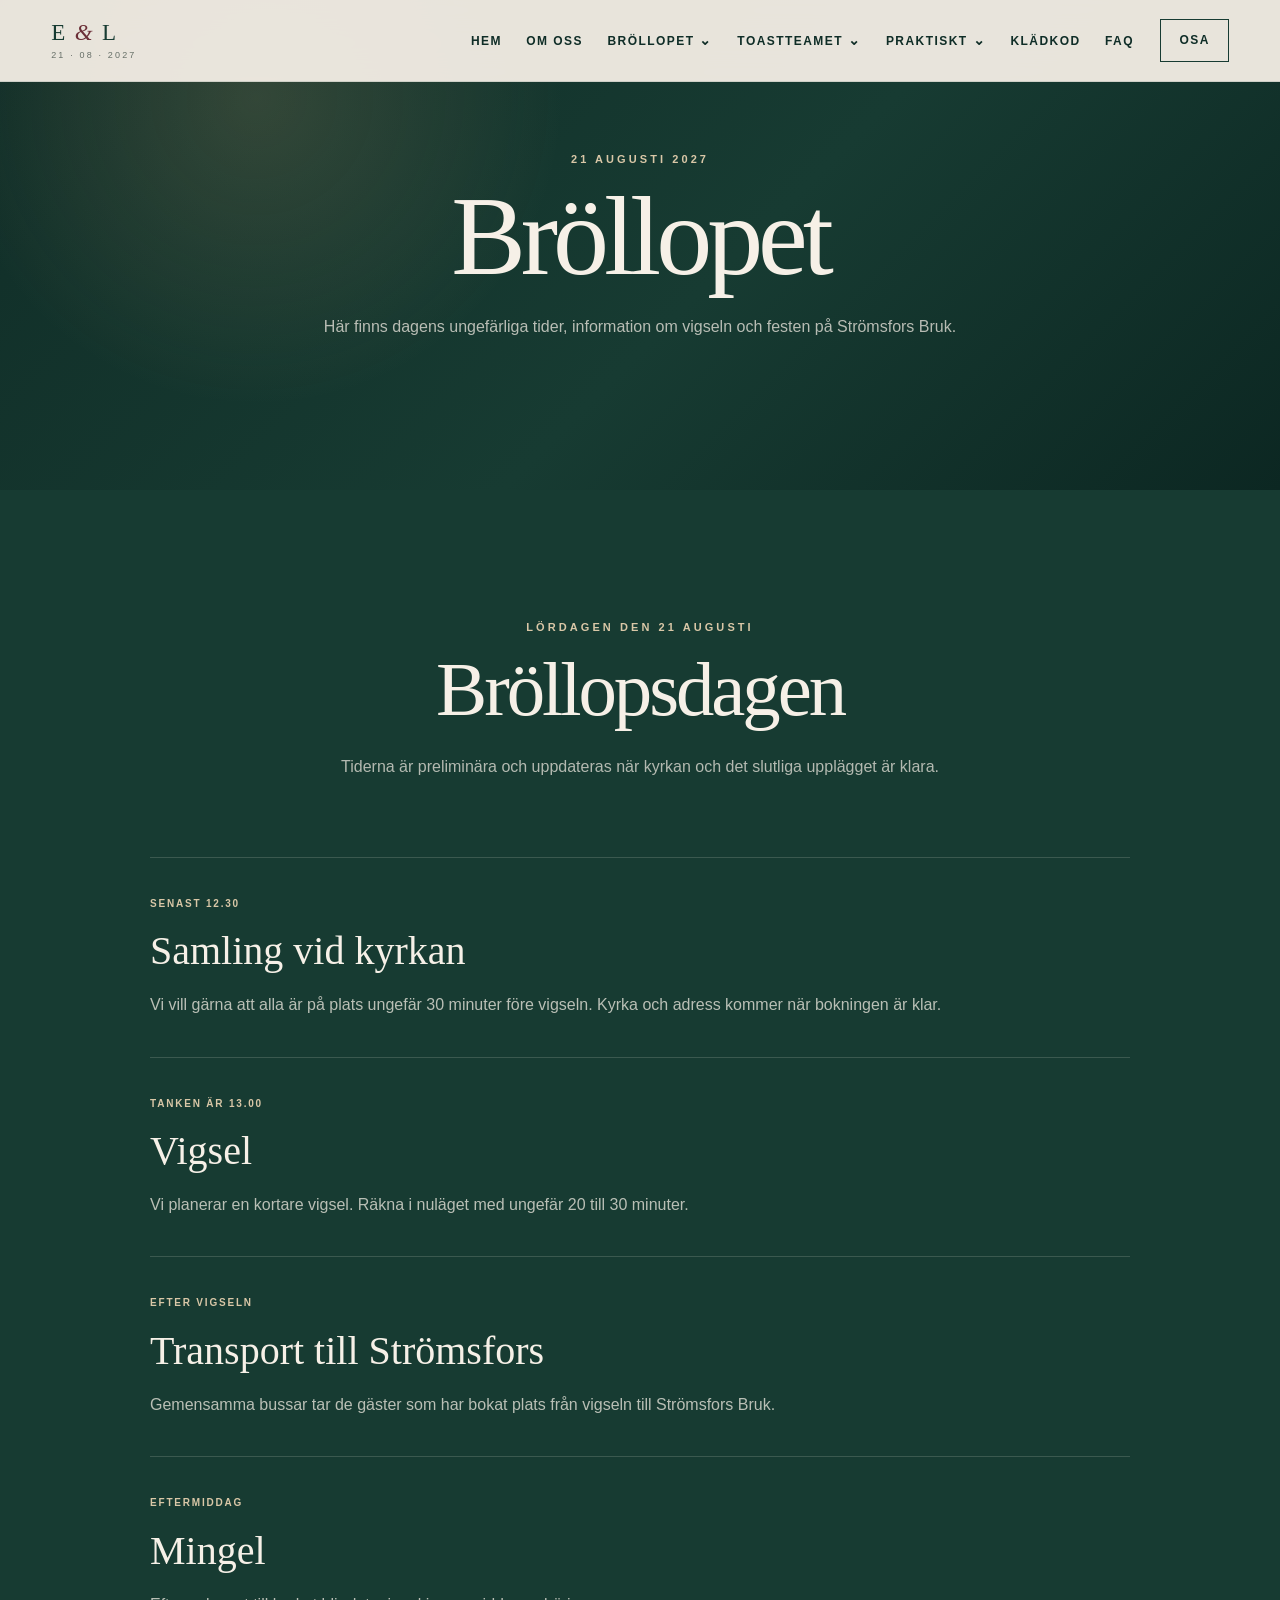
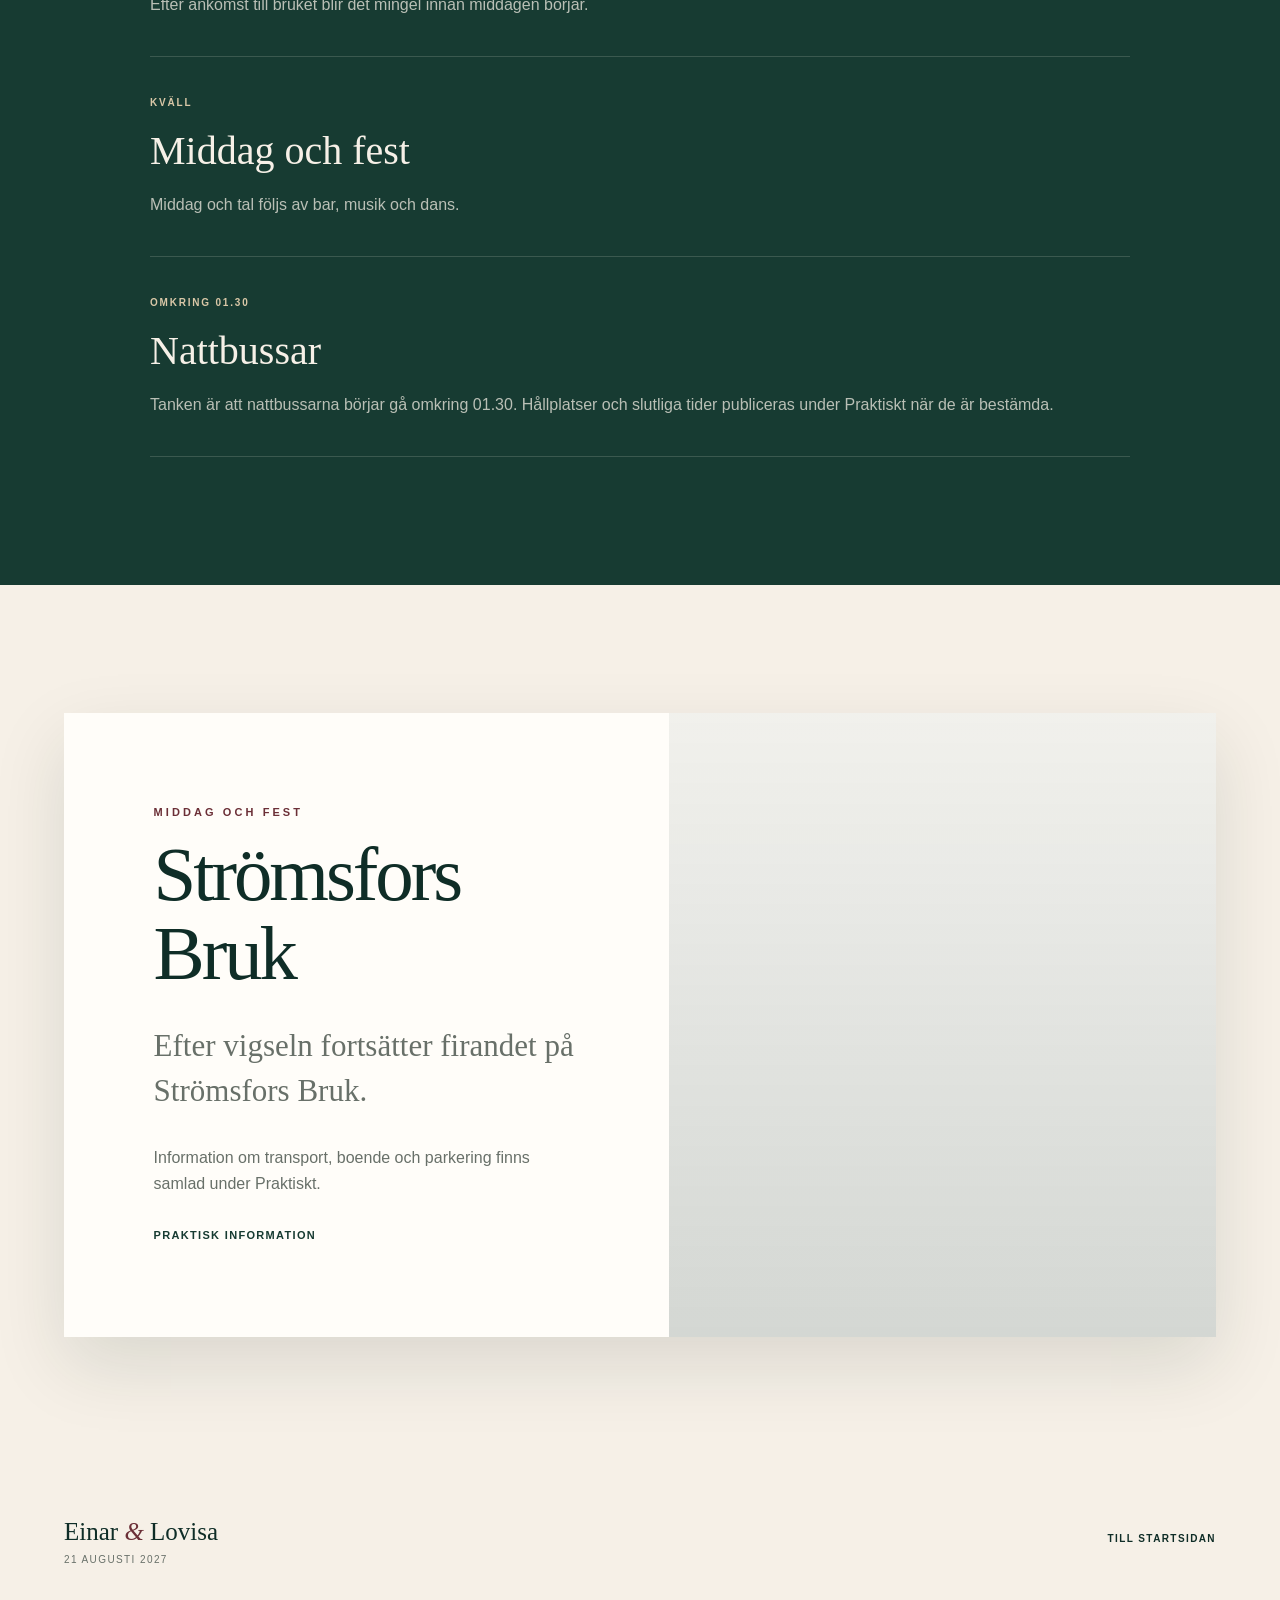
==== commit d97c16ce: "Use selected Strömsfors photo and streamline wedding page" ====
--- a/brollopet.html
+++ b/brollopet.html
@@ -54,7 +54,7 @@
         <article class="timeline-item reveal"><div><p class="timeline-time">Efter vigseln</p><h3>Transport till Strömsfors</h3><p>Gemensamma bussar tar de gäster som har bokat plats från vigseln till Strömsfors Bruk.</p></div></article>
         <article class="timeline-item reveal"><div><p class="timeline-time">Eftermiddag</p><h3>Mingel</h3><p>Efter ankomst till bruket blir det mingel innan middagen börjar.</p></div></article>
         <article class="timeline-item reveal" id="fest"><div><p class="timeline-time">Kväll</p><h3>Middag och fest</h3><p>Middag och tal följs av bar, musik och dans.</p></div></article>
-        <article class="timeline-item reveal"><div><p class="timeline-time">Omkring 01.30</p><h3>Nattbussar</h3><p>Tanken är att nattbussarna börjar gå omkring 01.30. Linjer och tider bestäms när vi vet var gästerna bor och hur många som vill åka.</p></div></article>
+        <article class="timeline-item reveal"><div><p class="timeline-time">Omkring 01.30</p><h3>Nattbussar</h3><p>Tanken är att nattbussarna börjar gå omkring 01.30. Hållplatser och slutliga tider publiceras under Praktiskt när de är bestämda.</p></div></article>
       </div>
     </section>
 
@@ -64,10 +64,10 @@
           <p class="eyebrow">Middag och fest</p>
           <h2>Strömsfors Bruk</h2>
           <p class="lead">Efter vigseln fortsätter firandet på Strömsfors Bruk.</p>
-          <p>Parkering finns på plats. Mer information om bussar, boende och resan dit finns under Praktiskt.</p>
+          <p>Information om transport, boende och parkering finns samlad under Praktiskt.</p>
           <a class="text-link" href="praktiskt.html">Praktisk information</a>
         </div>
-        <div class="location-art" role="img" aria-label="Strömsfors Bruk"><small class="venue-credit">Foto: Linnéa Westergren</small></div>
+        <div class="location-art" role="img" aria-label="Strömsfors Bruk"></div>
       </div>
     </section>
   </main>
--- a/polish.css
+++ b/polish.css
@@ -18,22 +18,13 @@
 .location-art {
   min-height: 520px;
   background:
-    linear-gradient(rgba(15,45,39,.18), rgba(15,45,39,.32)),
-    url('https://images.squarespace-cdn.com/content/v1/5d566145bdf59100013bae97/06c3316d-cc27-4524-b27c-0585cc168afc/1D7A0564.jpg') center center / cover no-repeat !important;
+    linear-gradient(rgba(15,45,39,.06), rgba(15,45,39,.18)),
+    url('assets/stromsfors-bruk.jpg') center center / cover no-repeat !important;
 }
 .location-art .arch,
-.location-art .location-monogram {
+.location-art .location-monogram,
+.venue-credit {
   display: none !important;
-}
-.venue-credit {
-  position: absolute;
-  right: 14px;
-  bottom: 10px;
-  z-index: 2;
-  color: rgba(255,255,255,.88);
-  font-size: 9px;
-  letter-spacing: .08em;
-  text-shadow: 0 1px 5px rgba(0,0,0,.45);
 }
 
 .person-photo {
@@ -44,14 +35,47 @@
   object-fit: cover;
   object-position: center 38%;
 }
+.alfred-photo {
+  object-position: center 34%;
+}
+.savannah-photo-placeholder {
+  min-height: 310px;
+  margin: -30px -30px 26px;
+  background: linear-gradient(145deg, #e8ddcc, #f6f0e7);
+  color: var(--green-900);
+  font-family: var(--sans);
+  font-size: 11px;
+  font-style: normal;
+  font-weight: 700;
+  letter-spacing: .14em;
+  text-transform: uppercase;
+}
 
 .story-main-photo {
-  width: min(920px, 100%);
-  max-height: 620px;
+  width: min(430px, 100%);
+  aspect-ratio: 4 / 3;
   margin: 0 auto 52px;
   object-fit: cover;
   object-position: center;
   display: block;
+  box-shadow: var(--shadow);
+}
+
+.home-story-media {
+  min-height: 420px;
+  display: grid;
+  place-items: center;
+  padding: 42px;
+  background: var(--cream);
+}
+.home-story-media img {
+  width: min(360px, 100%);
+  height: auto;
+  aspect-ratio: 4 / 3;
+  object-fit: cover;
+  object-position: center;
+  display: block;
+  box-shadow: var(--shadow);
 }
 
 .church-placeholder {
@@ -85,11 +109,20 @@
 }
 
 @media (max-width: 620px) {
-  .person-photo {
+  .person-photo,
+  .savannah-photo-placeholder {
     height: 260px;
+    min-height: 260px;
   }
   .location-art {
     min-height: 360px;
+  }
+  .home-story-media {
+    min-height: auto;
+    padding: 24px;
+  }
+  .home-story-media img {
+    width: min(320px, 100%);
   }
   .church-placeholder {
     min-height: 320px;
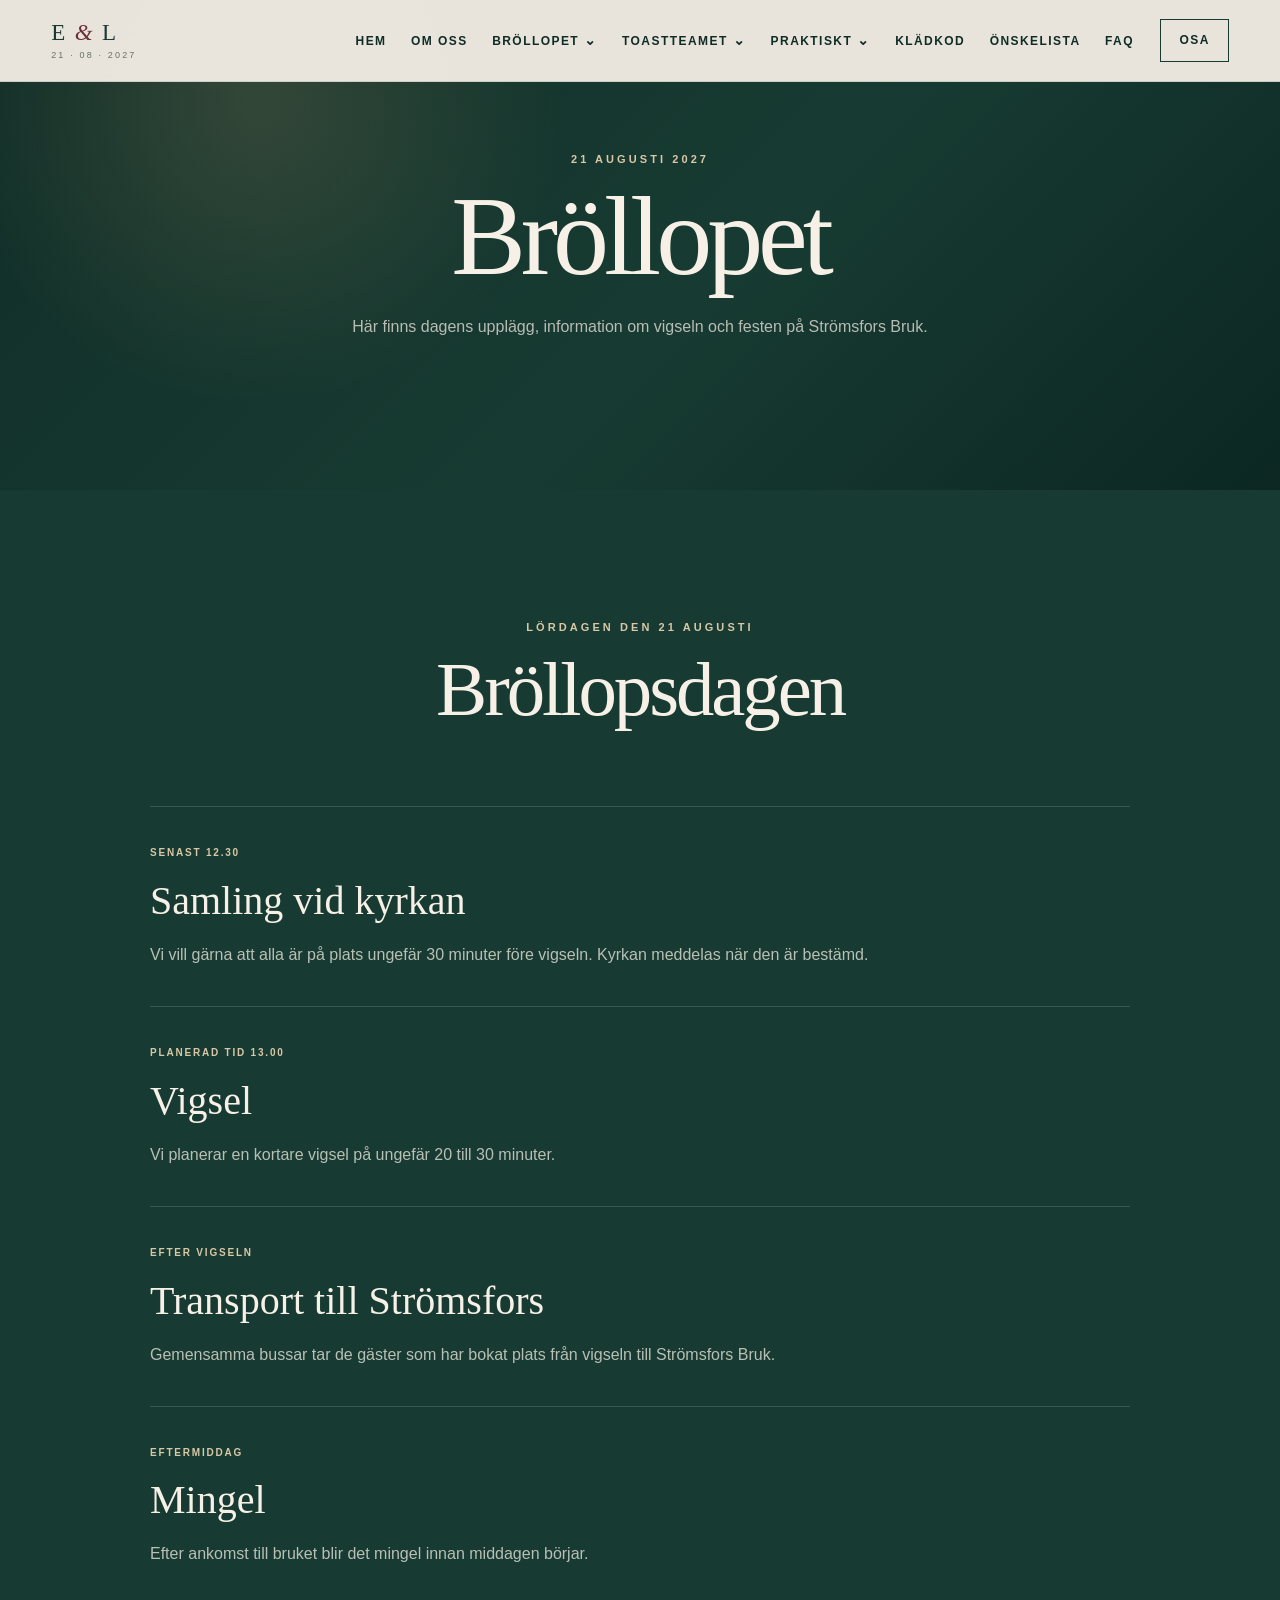
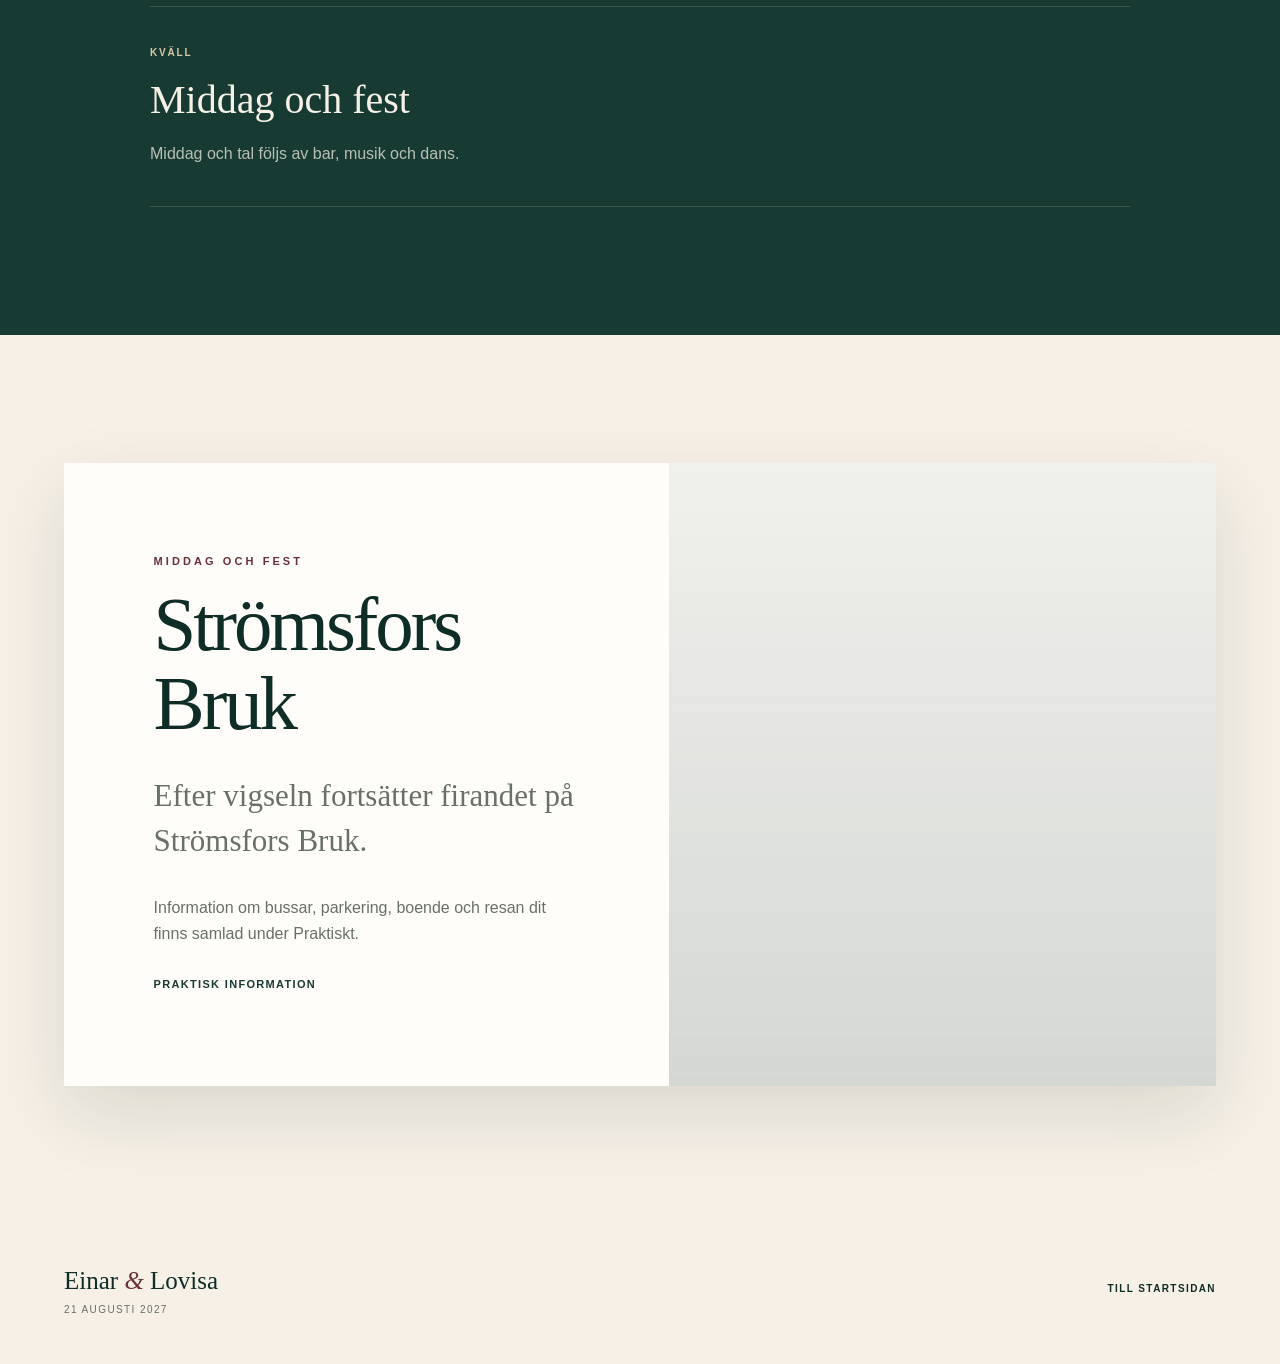
==== commit d761a53f: "Refine wedding day timing and remove unconfirmed night bus time" ====
--- a/brollopet.html
+++ b/brollopet.html
@@ -17,19 +17,11 @@
     <nav class="main-nav" aria-label="Huvudmeny">
       <a class="nav-link" href="index.html">Hem</a>
       <a class="nav-link" href="om-oss.html">Om oss</a>
-      <div class="nav-item has-dropdown">
-        <button class="nav-link nav-button active" type="button" aria-expanded="false">Bröllopet <span class="chevron" aria-hidden="true">⌄</span></button>
-        <div class="dropdown" role="menu"><a href="brollopet.html" role="menuitem">Bröllopsdagen</a><a href="#vigsel" role="menuitem">Vigseln</a><a href="#fest" role="menuitem">Middag och fest</a></div>
-      </div>
-      <div class="nav-item has-dropdown">
-        <button class="nav-link nav-button" type="button" aria-expanded="false">Toastteamet <span class="chevron" aria-hidden="true">⌄</span></button>
-        <div class="dropdown" role="menu"><a href="vart-folk.html" role="menuitem">Toastteamet</a><a href="tal-spex.html" role="menuitem">Tal och spex</a></div>
-      </div>
-      <div class="nav-item has-dropdown">
-        <button class="nav-link nav-button" type="button" aria-expanded="false">Praktiskt <span class="chevron" aria-hidden="true">⌄</span></button>
-        <div class="dropdown" role="menu"><a href="praktiskt.html#transport" role="menuitem">Transport</a><a href="praktiskt.html#boende" role="menuitem">Boende</a><a href="praktiskt.html#parkering" role="menuitem">Parkering</a><a href="praktiskt.html#resa" role="menuitem">Resa hit</a></div>
-      </div>
+      <div class="nav-item has-dropdown"><button class="nav-link nav-button active" type="button" aria-expanded="false">Bröllopet <span class="chevron" aria-hidden="true">⌄</span></button><div class="dropdown" role="menu"><a href="brollopet.html" role="menuitem">Bröllopsdagen</a><a href="#vigsel" role="menuitem">Vigseln</a><a href="#fest" role="menuitem">Middag och fest</a></div></div>
+      <div class="nav-item has-dropdown"><button class="nav-link nav-button" type="button" aria-expanded="false">Toastteamet <span class="chevron" aria-hidden="true">⌄</span></button><div class="dropdown" role="menu"><a href="vart-folk.html" role="menuitem">Toastteamet</a><a href="tal-spex.html" role="menuitem">Tal och spex</a></div></div>
+      <div class="nav-item has-dropdown"><button class="nav-link nav-button" type="button" aria-expanded="false">Praktiskt <span class="chevron" aria-hidden="true">⌄</span></button><div class="dropdown" role="menu"><a href="praktiskt.html#transport" role="menuitem">Transport</a><a href="praktiskt.html#boende" role="menuitem">Boende</a><a href="praktiskt.html#parkering" role="menuitem">Parkering</a><a href="praktiskt.html#resa" role="menuitem">Resa hit</a></div></div>
       <a class="nav-link" href="kladkod.html">Klädkod</a>
+      <a class="nav-link" href="onskelista.html">Önskelista</a>
       <a class="nav-link" href="faq.html">FAQ</a>
       <a class="nav-link nav-osa" href="osa.html">OSA</a>
     </nav>
@@ -39,22 +31,20 @@
     <section class="page-hero">
       <p class="eyebrow light">21 augusti 2027</p>
       <h1>Bröllopet</h1>
-      <p>Här finns dagens ungefärliga tider, information om vigseln och festen på Strömsfors Bruk.</p>
+      <p>Här finns dagens upplägg, information om vigseln och festen på Strömsfors Bruk.</p>
     </section>
 
     <section class="section section-green" id="dagen">
       <div class="section-heading reveal">
         <p class="eyebrow light">Lördagen den 21 augusti</p>
         <h2>Bröllopsdagen</h2>
-        <p>Tiderna är preliminära och uppdateras när kyrkan och det slutliga upplägget är klara.</p>
       </div>
       <div class="timeline">
-        <article class="timeline-item reveal" id="vigsel"><div><p class="timeline-time">Senast 12.30</p><h3>Samling vid kyrkan</h3><p>Vi vill gärna att alla är på plats ungefär 30 minuter före vigseln. Kyrka och adress kommer när bokningen är klar.</p></div></article>
-        <article class="timeline-item reveal"><div><p class="timeline-time">Tanken är 13.00</p><h3>Vigsel</h3><p>Vi planerar en kortare vigsel. Räkna i nuläget med ungefär 20 till 30 minuter.</p></div></article>
+        <article class="timeline-item reveal" id="vigsel"><div><p class="timeline-time">Senast 12.30</p><h3>Samling vid kyrkan</h3><p>Vi vill gärna att alla är på plats ungefär 30 minuter före vigseln. Kyrkan meddelas när den är bestämd.</p></div></article>
+        <article class="timeline-item reveal"><div><p class="timeline-time">Planerad tid 13.00</p><h3>Vigsel</h3><p>Vi planerar en kortare vigsel på ungefär 20 till 30 minuter.</p></div></article>
         <article class="timeline-item reveal"><div><p class="timeline-time">Efter vigseln</p><h3>Transport till Strömsfors</h3><p>Gemensamma bussar tar de gäster som har bokat plats från vigseln till Strömsfors Bruk.</p></div></article>
         <article class="timeline-item reveal"><div><p class="timeline-time">Eftermiddag</p><h3>Mingel</h3><p>Efter ankomst till bruket blir det mingel innan middagen börjar.</p></div></article>
         <article class="timeline-item reveal" id="fest"><div><p class="timeline-time">Kväll</p><h3>Middag och fest</h3><p>Middag och tal följs av bar, musik och dans.</p></div></article>
-        <article class="timeline-item reveal"><div><p class="timeline-time">Omkring 01.30</p><h3>Nattbussar</h3><p>Tanken är att nattbussarna börjar gå omkring 01.30. Hållplatser och slutliga tider publiceras under Praktiskt när de är bestämda.</p></div></article>
       </div>
     </section>
 
@@ -64,7 +54,7 @@
           <p class="eyebrow">Middag och fest</p>
           <h2>Strömsfors Bruk</h2>
           <p class="lead">Efter vigseln fortsätter firandet på Strömsfors Bruk.</p>
-          <p>Information om transport, boende och parkering finns samlad under Praktiskt.</p>
+          <p>Information om bussar, parkering, boende och resan dit finns samlad under Praktiskt.</p>
           <a class="text-link" href="praktiskt.html">Praktisk information</a>
         </div>
         <div class="location-art" role="img" aria-label="Strömsfors Bruk"></div>
